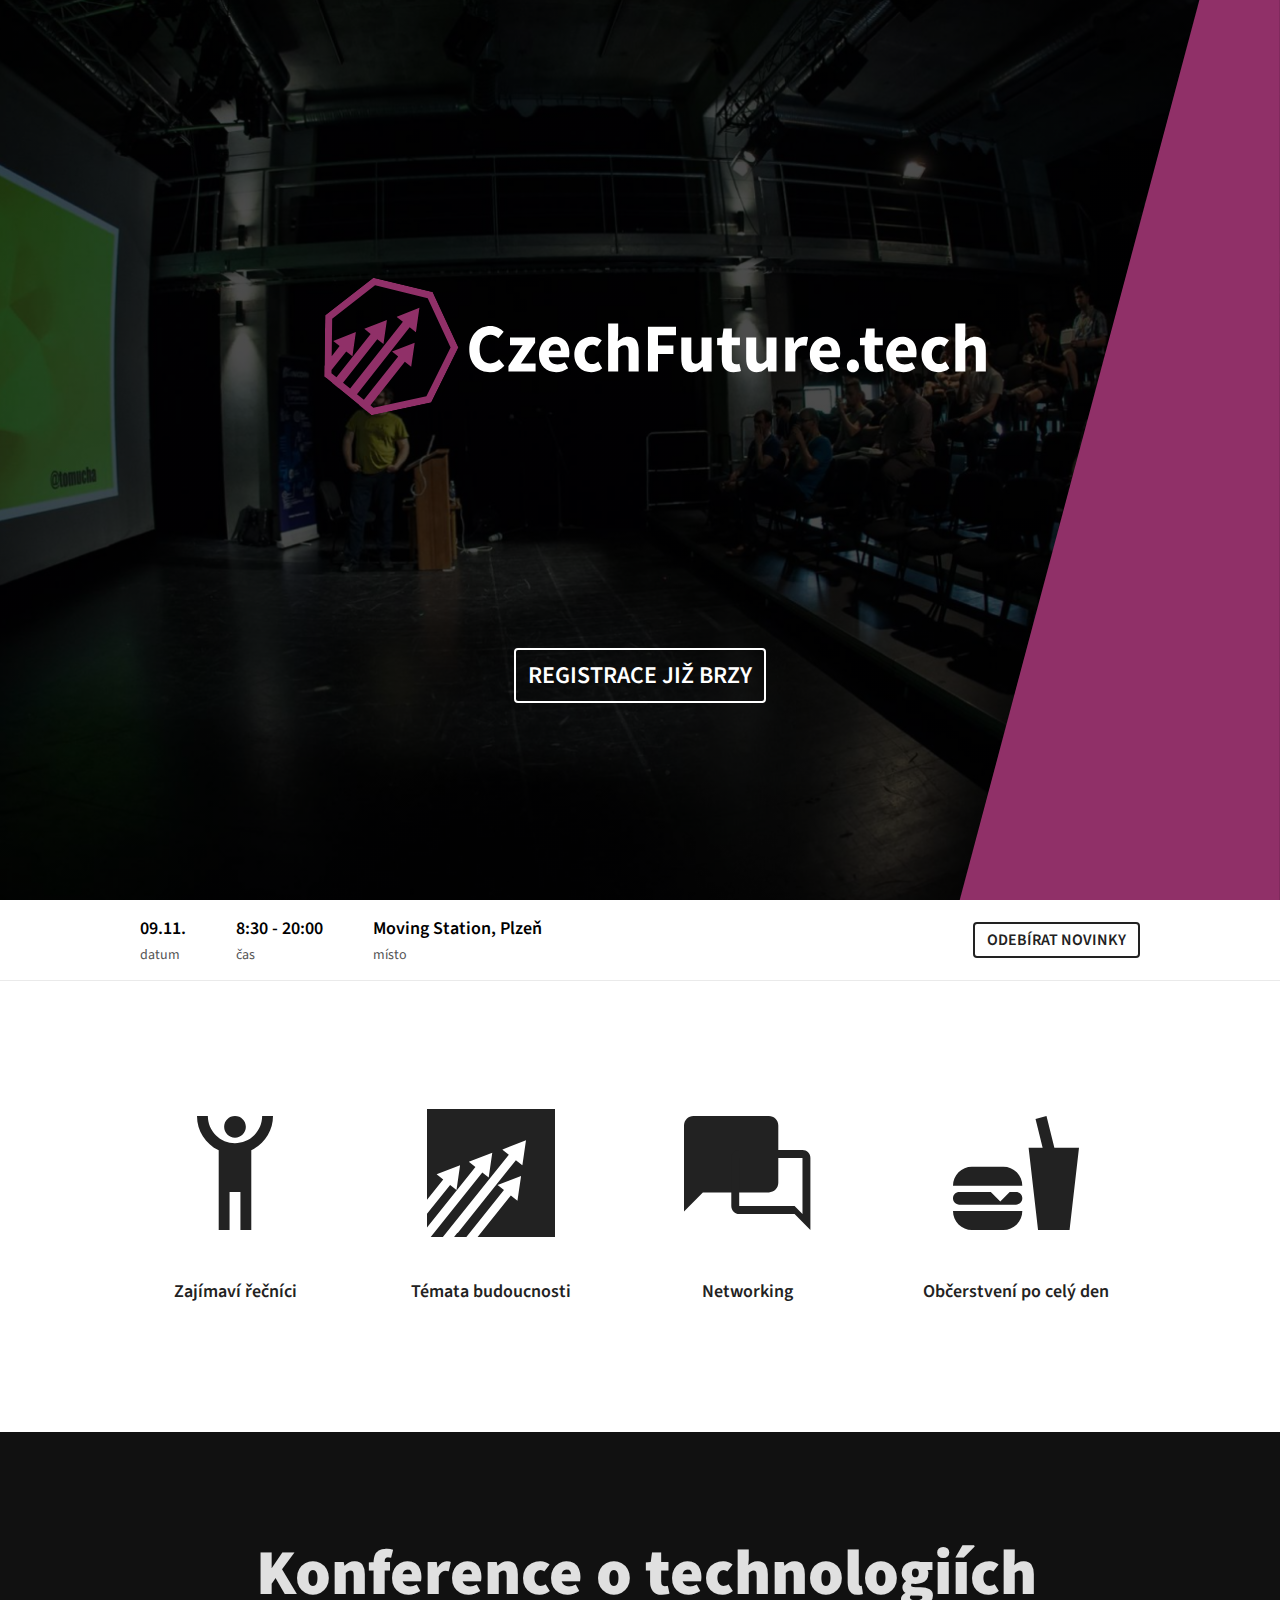
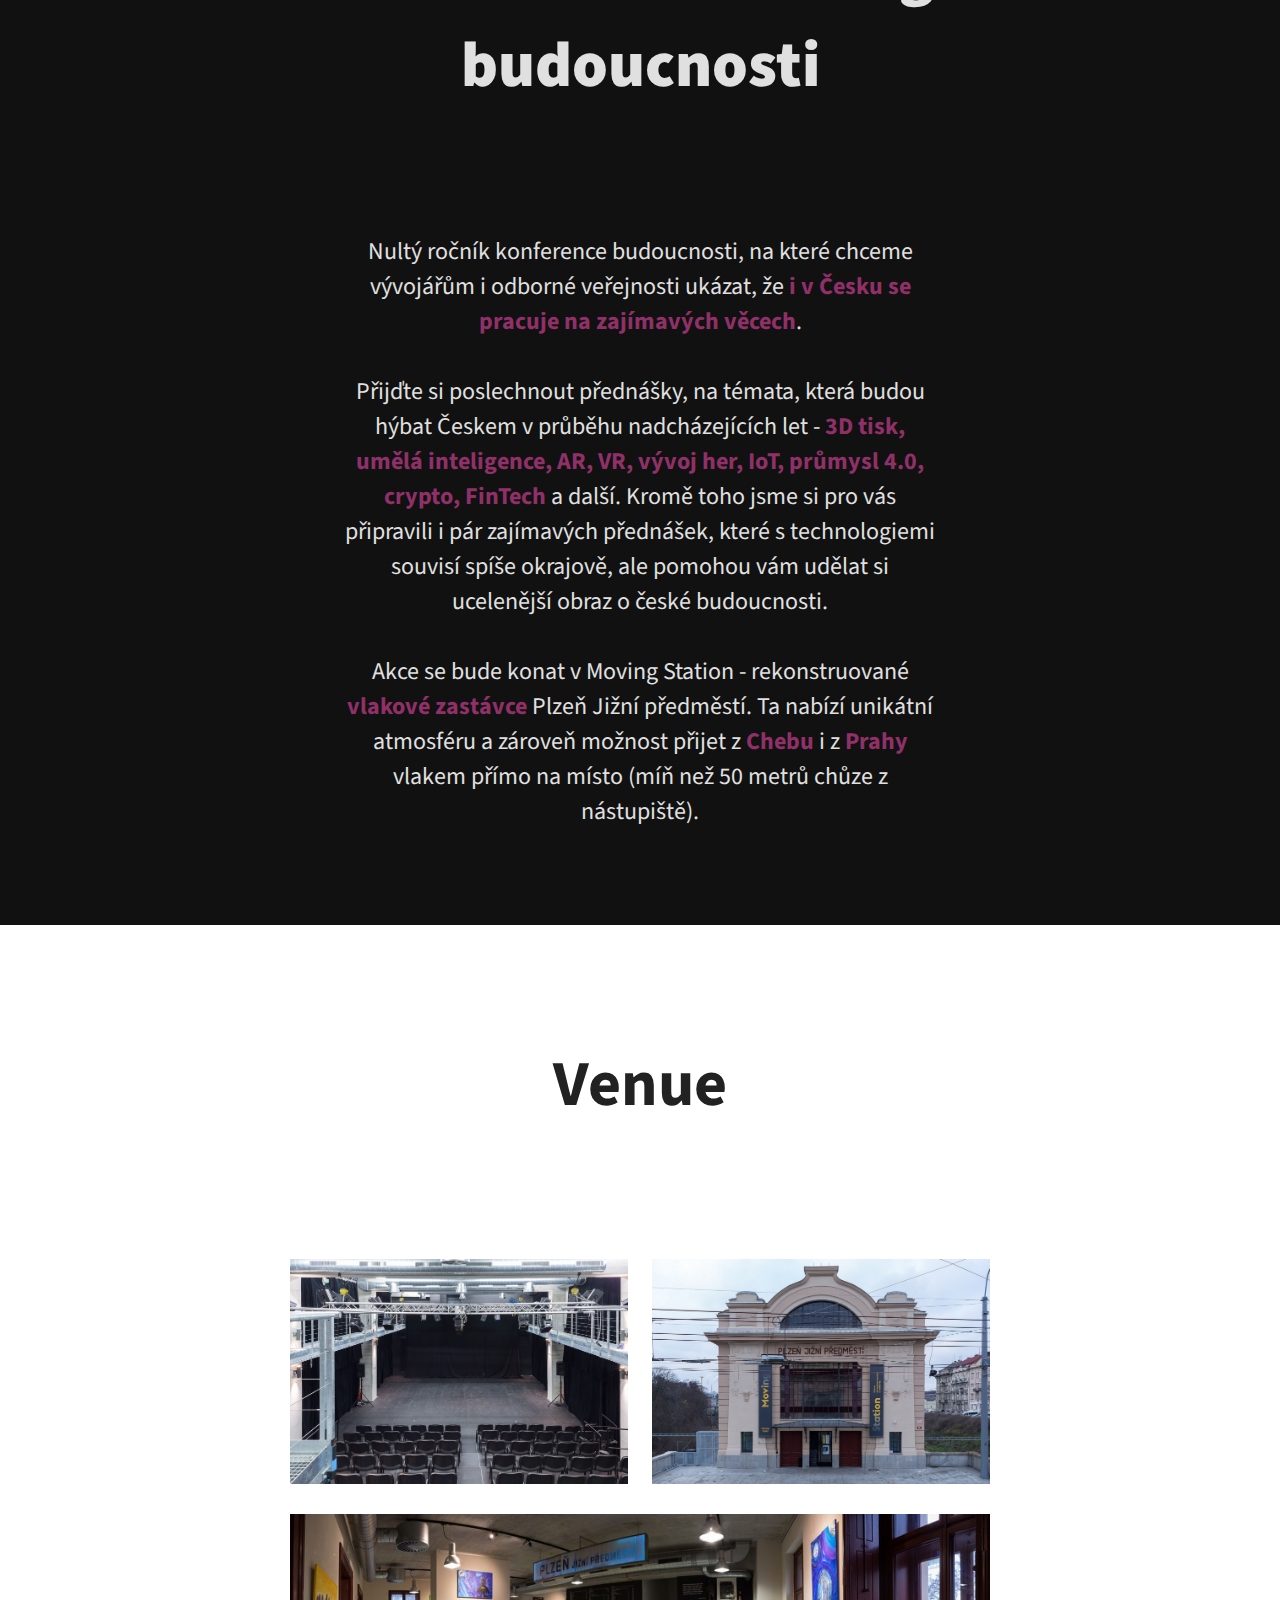
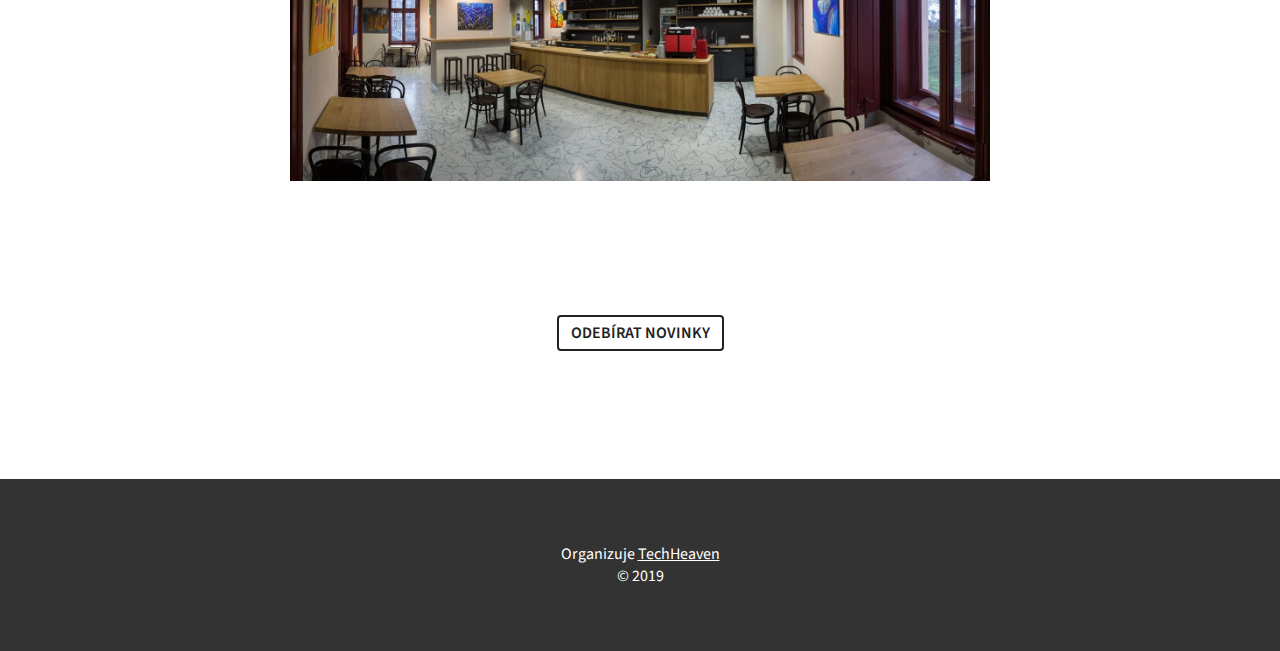
==== public/index.html @ 2af92153 "Move public files to `public` directory" ====
<!DOCTYPE html>
<html lang="en">
  <head>
    <!-- Global site tag (gtag.js) - Google Analytics -->
    <script async src="https://www.googletagmanager.com/gtag/js?id=UA-142857992-2"></script>
    <script>
      window.dataLayer = window.dataLayer || [];
      function gtag(){dataLayer.push(arguments);}
      gtag('js', new Date());

      gtag('config', 'UA-142857992-2');
    </script>
    <meta charset="UTF-8">
    <meta name="viewport" content="width=device-width, initial-scale=1.0">
    <link rel="stylesheet" href="styles.css?v=5">
    <link
        href="https://fonts.googleapis.com/css?family=Source+Sans+Pro:300,400|Zilla+Slab+Highlight:400,700&amp;subset=latin-ext"
        rel="stylesheet">
    <title>CzechFuture.tech - konference o technologiích budoucnosti</title>
  </head>
  <body>
    <div class="SectionsContainer">
      <div class="Section Section-cover">
        <div class="Section-cover-container">

          <img class="Cover" src="assets/event_logo.svg" alt="CzechFuture.tech">
        </div>
        <div class="Cover-green"></div>
        <div class="Section-cover-actions">
          <a class="Cover-button">Registrace již brzy</a>
          <!--<a class="Cover-button Cover-button&#45;&#45;tinted"
             href="https://docs.google.com/forms/d/e/1FAIpQLSe_StLbw9thUr5rC_rp36WQdTJDDAFa5lYjzbylM4ZYnxLTRg/viewform?usp=sf_link"
             target="_blank">chci přednášet</a>-->
        </div>
      </div>
      <div class="Section Section-info">
        <div class="Section-info-container">
          <div class="Info">
            <div class="Info-element">
              <div class="Info-element-value">
                09.11.
              </div>
              <div class="Info-element-name">
                datum
              </div>
            </div>
            <div class="Info-element">
              <div class="Info-element-value">
                8:30 - 20:00
              </div>
              <div class="Info-element-name">
                čas
              </div>
            </div>
            <div class="Info-element">
              <div class="Info-element-value">
                Moving Station, Plzeň
              </div>
              <div class="Info-element-name">
                místo
              </div>
            </div>
            <!--<div class="Info-element">
              <div class="Info-element-value">
                250 - 400 Kč
              </div>
              <div class="Info-element-name">
                vstupenky
              </div>
            </div>-->
          </div>
          <div class="Actions">
            <a class="Actions-button" href="https://mailchi.mp/fa78c0d2267e/czech-future-tech" target="_blank">
              Odebírat novinky
            </a>
          </div>
        </div>
      </div>
      <div class="Section Section-promo">
        <div class="Section-promo-container">
          <div class="Promo">
            <img class="Promo-icon" src="assets/icon/ic_speakers.svg" alt="SPEAKERS">
            <span class="Promo-title">Zajímaví řečníci</span>
          </div>
          <div class="Promo">
            <img class="Promo-icon" src="assets/icon/ic_substract.svg" alt="Téma budoucnosti">
            <span class="Promo-title">Témata budoucnosti</span>
          </div>
          <div class="Promo">
            <img class="Promo-icon" src="assets/icon/ic_networking.svg" alt="NETWORKING">
            <span class="Promo-title">Networking</span>
          </div>
          <div class="Promo">
            <img class="Promo-icon" src="assets/icon/ic_food.svg" alt="FOOD">
            <span class="Promo-title">Občerstvení po celý den</span>
          </div>
        </div>
      </div>
      <div class="Section Section-EventDescription">
        <div class="Section-EventDescription--container">
          <h1 class="EventDescription-title">
            &nbsp;Konference o technologiích budoucnosti
          </h1>
          <p class="EventDescription-value">
            <!--<b>1</b> sobota, <b>4</b> témata, <b>20</b> speakerů, <b>200</b> účastníků -<br>-->
            <!-- - tak to je vývojářský ráj.-->
            <br><br>
            Nultý ročník konference budoucnosti, na které chceme vývojářům i odborné veřejnosti ukázat, že <b>i v Česku se pracuje na zajímavých věcech</b>.
            <br><br>
            Přijďte si poslechnout přednášky, na témata, která budou hýbat Českem v průběhu nadcházejících let - <b>3D tisk, umělá inteligence, AR, VR, vývoj her, IoT, průmysl 4.0, crypto, FinTech </b> a další.
            Kromě toho jsme si pro vás připravili i pár zajímavých přednášek, které s technologiemi souvisí spíše okrajově, ale pomohou vám udělat si ucelenější obraz o české budoucnosti.
            <br><br>
            Akce se bude konat v Moving Station - rekonstruované <b>vlakové zastávce</b> Plzeň Jižní předměstí. Ta
            nabízí
            unikátní atmosféru a zároveň možnost přijet z <b>Chebu</b> i z <b>Prahy</b> vlakem přímo na místo (míň než
            50
            metrů chůze z nástupiště).
          </p>
        </div>
      </div>
      <div class="Section Section-main">
        <div class="Section-main-container">
          <div class="ContentColumn">

            <div class="ContentColumn-Section Venue">
              <h2>Venue</h2>
              <div class="Venue-Gallery">
                <div class="Venue-Gallery-Row">
                  <div class="ImageWrapper">
                    <img src="assets/gallery/venue_1.jpg" alt="venue 1">
                  </div>
                  <div class="ImageWrapper">
                    <img src="assets/gallery/venue_2.jpg" alt="venue 2">
                  </div>
                </div>
                <div class="ImageWrapper">
                  <img src="assets/gallery/venue_3.jpg" alt="venue 3">
                </div>
              </div>
            </div>


            <div class="ContentColumn-Section Socials">
              <a class="Actions-button" href="https://mailchi.mp/fa78c0d2267e/czech-future-tech" target="_blank">
                Odebírat novinky
              </a>
            </div>

            <div class="ContentColumn-Section Footer">
              <p>Organizuje <a href="https://techheaven.org">TechHeaven</a></p>
              <p>&copy; 2019</p>
            </div>

          </div>
        </div>
      </div>
    </div>
  </body>
</html>
---- public/styles.css ----
html, body {
    margin: 0;
    padding: 0;
    background-color: #fff;
    font-family: 'Source Sans Pro', sans-serif;
}

body {
    display: flex;
    flex-direction: column;
}

h1, h2, h3, h4, h5, h6, p {
    padding: 0;
    margin: 0;
}

.Header {
    height: 72px;
    background-color: #222222;
}

.SectionsContainer {
    display: flex;
    flex-direction: column;
    /*width: 100%;*/
    overflow: hidden;
}

.Section {
    display: flex;
    flex-direction: row;
    justify-content: center;
}

.Section-cover {
    display: flex;
    flex-direction: column;
    align-items: center;
    justify-content: center;
    height: 100vh;
    background: linear-gradient(
            rgba(0, 0, 0, .7),
            rgba(0, 0, 0, .7)
    ), url("assets/bg/feature_bg.png") no-repeat center center;
    background-size: cover;
}

.Section-cover-container {
    display: flex;
    flex-direction: column;
    align-items: center;
    justify-content: flex-end;
    flex: 1;

    width: 100%;
    max-width: 1000px;
}

.Section-cover-actions {
    display: flex;
    flex-direction: row;
    align-items: center;
    justify-content: center;
    flex: 1;
    position: relative;
    z-index: 1000;
}

.Section-cover-actions > :not(:last-child) {
    margin: 0 16px 0 0;
}

.Cover {
    display: block;
    width: 70%;
}

.Cover-button {
    display: block;
    padding: 8px 12px;
    border: 2px solid #fff;
    color: #fff;
    text-transform: uppercase;
    border-radius: 4px;
    font-weight: 600;
    font-size: 24px;
    cursor: pointer;
    user-select: none;
    text-decoration: none;
}

.Cover-button--tinted {
    color: #903068;
    border-color: #903068;
}

.Cover-green {
    display: block;
    height: 100%;
    width: 100%;
    position: absolute;
    top: 0;
    right: 0;
    background: url('assets/bg/green_cover.svg') no-repeat right center;
    background-size: contain;
}

.Section-info {
    display: flex;
    flex-direction: row;
    align-items: center;

    min-height: 80px;
    border-bottom: 1px solid #eaeaea;

    color: #333333;
}

.Section-info-container {
    display: flex;
    flex-direction: row;
    align-items: center;
    justify-content: start;

    max-width: 1000px;
    width: 100%;
}

.Info {
    display: flex;
    flex-direction: row;
    justify-content: start;
    flex-wrap: wrap;

    flex: 1;

    color: #000;
}

.Info-element {
    flex-direction: column;
    justify-content: start;
    align-items: start;
}

.Info-element:not(:last-child) {
    margin-right: 50px;
}

.Info-element-value {
    font-size: 18px;
    font-weight: 600;
}

.Info-element-name {
    margin-top: 4px;

    font-size: 14px;
    color: #555;
}

.Actions {
    display: flex;
    flex-direction: row;
    justify-content: end;
}

.Actions-button {
    display: block;

    border: 2px solid #222;
    border-radius: 4px;
    padding: 8px 12px;
    cursor: pointer;
    user-select: none;

    color: #222;
    font-size: 16px;
    font-style: normal;
    font-weight: 600;
    line-height: 16px;
    text-transform: uppercase;
    text-decoration: none;
}

.Section-promo {
    display: flex;
    flex-direction: row;
    justify-content: center;
}

.Section-promo-container {
    display: flex;
    flex-direction: row;
    align-items: center;
    padding: 128px 0;
}

.Section-promo-container > :not(:last-child) {
    margin: 0 112px 0 0;
}

.Promo {
    display: flex;
    flex-direction: column;
    align-items: center;
    color: #222;
}

.Promo-icon {
    width: 128px;
    height: 128px;
}

.Promo-title {
    font-weight: 600;
    font-size: 18px;
    margin-top: 42px;
    display: block;
}

.Section-EventDescription {
    display: flex;
    flex-direction: row;
    justify-content: center;
    background-color: #111;
    color: #e0e0e0;
}

.Section-EventDescription--container {
    display: flex;
    flex-direction: column;
    max-width: 1000px;
    align-items: center;
    margin: 96px 0;
}

.EventDescription-title {
    font-family: 'Source Sans Pro', sans-serif;
    font-size: 64px;
    text-align: center;
    font-weight: 900;
    margin-bottom: 52px;
}

.EventDescription-value > b {
    color: #903068;
}

.Section-main {
    display: flex;
    flex-direction: row;
    justify-content: center;
    margin: 72px 0 0 0;
}

.Section-main-container {
    display: flex;

    flex: 0 0 100%;

    flex-direction: row;
    flex-wrap: nowrap;
    align-items: center;
}

.ContentColumn {
    display: flex;
    flex-direction: column;

    flex-basis: 0;
    flex-grow: 1;
    flex-shrink: 1;

    align-items: center;
}

.ContentColumn:first-child {
    margin-top: 42px;
}

.ContentColumn-Section {
    max-width: 1000px;

    display: flex;
    flex-direction: column;
    margin: 0 24px;

    flex: 1;
}

.ContentColumn-Section > h2 {
    font-family: 'Source Sans Pro', sans-serif;
    font-size: 64px;
    color: #222;
}

.Venue {
    align-items: center;
    max-width: 700px;
    overflow: hidden;
    margin-bottom: 128px;
}

.Venue-Gallery {
    display: flex;
    flex-direction: column;
    align-items: center;
    margin-top: 128px;
}

.Venue-Gallery > *:not(:last-child) {
    margin-bottom: 24px;
}

.Venue-Gallery .ImageWrapper {
    width: 100%;
}

.Venue-Gallery .ImageWrapper > img {
    width: 100%;
}

.Venue-Gallery-Row {
    display: flex;
    flex-direction: row;
}

.Venue-Gallery-Row > .ImageWrapper:not(:last-child) {
    margin: 0 24px 0 0;
}

.Socials {
    flex-direction: row;
    margin-bottom: 128px;
    justify-content: center;
}

.Socials > *:not(:last-child) {
    margin-right: 24px;
}

.ContentColumn-Divider {
    height: 1px;
    background-color: #eaeaea;
    margin: 24px 0;
}

.EventDescription {
    flex-direction: column;
    margin: 32px 24px 98px 24px;
    align-items: center;
}

.EventDescription-value {
    text-align: center;
    max-width: 600px;
    font-size: 24px;
}

.ContentColumn-Section-title {
    font-size: 18px;
    margin: 0 0 12px 0;
}

.Speakers {
    align-items: center;
    max-width: 900px;
    overflow: hidden;
    margin-bottom: 128px;
    flex-direction: column;
}

.Speakers-Grid {
    margin: 64px 0 0 0;
    display: flex;
    flex-direction: row;
    flex-wrap: wrap;
    justify-content: center;
}

.Speakers-Grid > * {
    margin: 48px 52px 0 52px;
}

.Speaker {
    display: flex;
    flex-direction: column;
    align-items: center;
}

.Speaker-img {
    width: 128px;
    height: 128px;
    border-radius: 64px;
    background-color: #eaeaea;

    overflow: hidden;
}

.Speaker-name {
    font-size: 24px;
    text-align: center;
    margin-top: 24px;
    color: #222;
}

.Speaker-topic {
    font-size: 16px;
    text-transform: uppercase;
    text-align: center;
    margin-top: 8px;
    color: #222;
    font-weight: 700;
}

.Speaker-company {
    display: flex;
    flex-direction: row;
    align-items: center;
    justify-content: center;
}

.Speaker-company-logo {
    width: 24px;
    height: 24px;

    overflow: hidden;
}

.Speaker-company-name {
    font-size: 14px;
    text-transform: uppercase;
    color: #555;
}

/*
.Schedule-column {
    display: flex;
    flex-direction: column;
    flex: 1 0 0;
    margin: 0 0 0 42px;
}

.Schedule-column:last-child {
    margin: 0 42px 0 42px;
}

.Schedule-column > :not(:first-child) {
    margin: 24px 0 0 0;
}

.Schedule-room {
    border: 2px solid #000000;
    border-radius: 5px;

    display: block;

    padding: 8px 12px;
    cursor: pointer;
    user-select: none;

    color: #000000;
    font-size: 18px;
    font-style: normal;
    font-weight: 600;
    line-height: 16px;
}

.Schedule-room-green {
    border-color: #219653;
    color: #219653;
}

.Schedule-room-purple {
    border-color: #9B51E0;
    color: #9B51E0;
}*/

/*.SideColumn {
    display: flex;
    flex-direction: column;

    flex-shrink: 0;
    flex-grow: 0;
    flex-basis: 300px;
}

.Timetable-buttons {
    display: flex;
    flex-direction: row;
}

.Timetable-buttons > :not(:first-child) {
    margin-left: 8px;
}

.Timetable-button {
    border-radius: 8px;
    color: #fff;
    text-transform: uppercase;
    font-size: 12px;
    line-height: 12px;
    padding: 2px 8px;
    margin: 8px 0 8px 14px;
}

.Timetable-button-ai {
    background-color: #F2994A;
}

.Timetable-button-startup {
    background-color: #219653;
}

.Timetable-button-tens {
    background-color: #EB5757;
}

.Schedule-item {
    border: 1px solid #EAEAEA;
}

.Schedule-item-title {
    font-weight: 600;
    font-size: 18px;
    margin: 14px;
}

.Schedule-item-speaker {
    font-size: 14px;
    text-transform: uppercase;
    margin: 0 0 0 14px;
}*/

.Footer {
    align-items: center;
    padding: 64px 0;
    background-color: #333;
    align-self: stretch;
    margin: 0;
    color: #fff;
    width: auto;
    max-width: none;
}

.Footer a {
    color: #fff;
}

.Tickets {
    display: flex;
    flex-direction: column;
    align-items: center;
    justify-content: center;
    margin-bottom: 128px;
}

.Tickets h3 {
    margin: 42px 0 0 0;
}

.Tickets-Grid {
    display: flex;
    flex-direction: row;
    margin-top: 32px;
}

.Tickets-Grid > :not(:last-child) {
    margin: 0 32px 0 0;
}

.Ticket {
    display: flex;
    flex-direction: column;
    padding: 16px;
    box-sizing: border-box;
    width: 240px;
    height: 132px;
    align-items: center;
    justify-content: center;
    text-align: center;
    cursor: pointer;
    color: #333;
    text-decoration: none;
    background: url("assets/icon/ticket.svg") no-repeat center;
    background-size: cover;
}

.Ticket-Price {
    font-size: 38px;
    font-weight: 600;
}

.Schedule {
    align-items: center;
    justify-content: center;
    margin-bottom: 128px;
}

.Schedule-grid {
    margin: 64px 0;

    display: flex;
    flex-direction: column;
}

.Schedule-item {
    display: flex;
    flex-direction: column;
    max-width: 500px;
    margin: 32px 24px 0 24px;
}

.Schedule-item:first-child {
    margin: 0 24px 0 24px
}

.Schedule-item-time {
    font-size: 42px;
    font-weight: 300;
    color: #555;
}

.Schedule-item-title {
    font-size: 20px;
    text-transform: uppercase;
    color: #222222;
    font-weight: 600;
}

.Schedule-item-speaker {
    font-size: 20px;
    font-weight: 400;
    margin: 4px 0 0 0;
    color: #222;
}

.Schedule-item-desc {
    font-size: 16px;
    margin: 4px 0 0 0;
    color: #555;
}

@media (max-width: 600px) {

    .Section-cover-actions {
        flex-direction: column;
    }

    .Section-cover-actions > :not(:last-child) {
        margin: 0 0 16px 0;
    }

    .Cover {
        width: 90%;
    }

    .Cover-green {
        display: none;
    }

    .Section-info-container {
        padding: 24px;
        align-items: center;
        flex-direction: column;
    }

    .Section-info-container > *:not(:last-child) {
        margin-bottom: 8px;
    }

    .Info {
        flex-direction: column;
        justify-content: center;
        align-items: center;
    }

    .Info-element {
        align-items: center;
        text-align: center;
    }

    .Info-element:not(:last-child) {
        margin: 0 0 16px 0;
    }

    .Section-promo-container {
        flex-direction: column;
        justify-content: center;
        align-items: center;
        padding: 64px 0;
    }

    .Section-promo-container > :not(:last-child) {
        margin: 0 0 64px 0;
    }

    .Promo-icon {
        width: 64px;
        height: 64px;
    }

    .Section-EventDescription {
        padding: 0 32px;
    }

    .EventDescription-title {
        font-size: 42px;
    }

    .EventDescription-value {
        font-size: 20px;
    }

    .Info-element {
        margin: 0 0 16px 0;
    }

    .Socials {
        flex-direction: column;
        align-items: center;
    }

    .Socials > *:not(:last-child) {
        margin: 0 0 24px 0;
    }

    .Speakers-Grid {
        flex-direction: column;
        flex-wrap: nowrap;
    }

    .Speakers-Grid > * {
        margin: 0 0 52px 0;
    }

    .Tickets-Grid {
        margin-top: 42px;
        flex-direction: column;
    }

    .Tickets-Grid > :not(:last-child) {
        margin: 0 0 42px 0;
    }

}
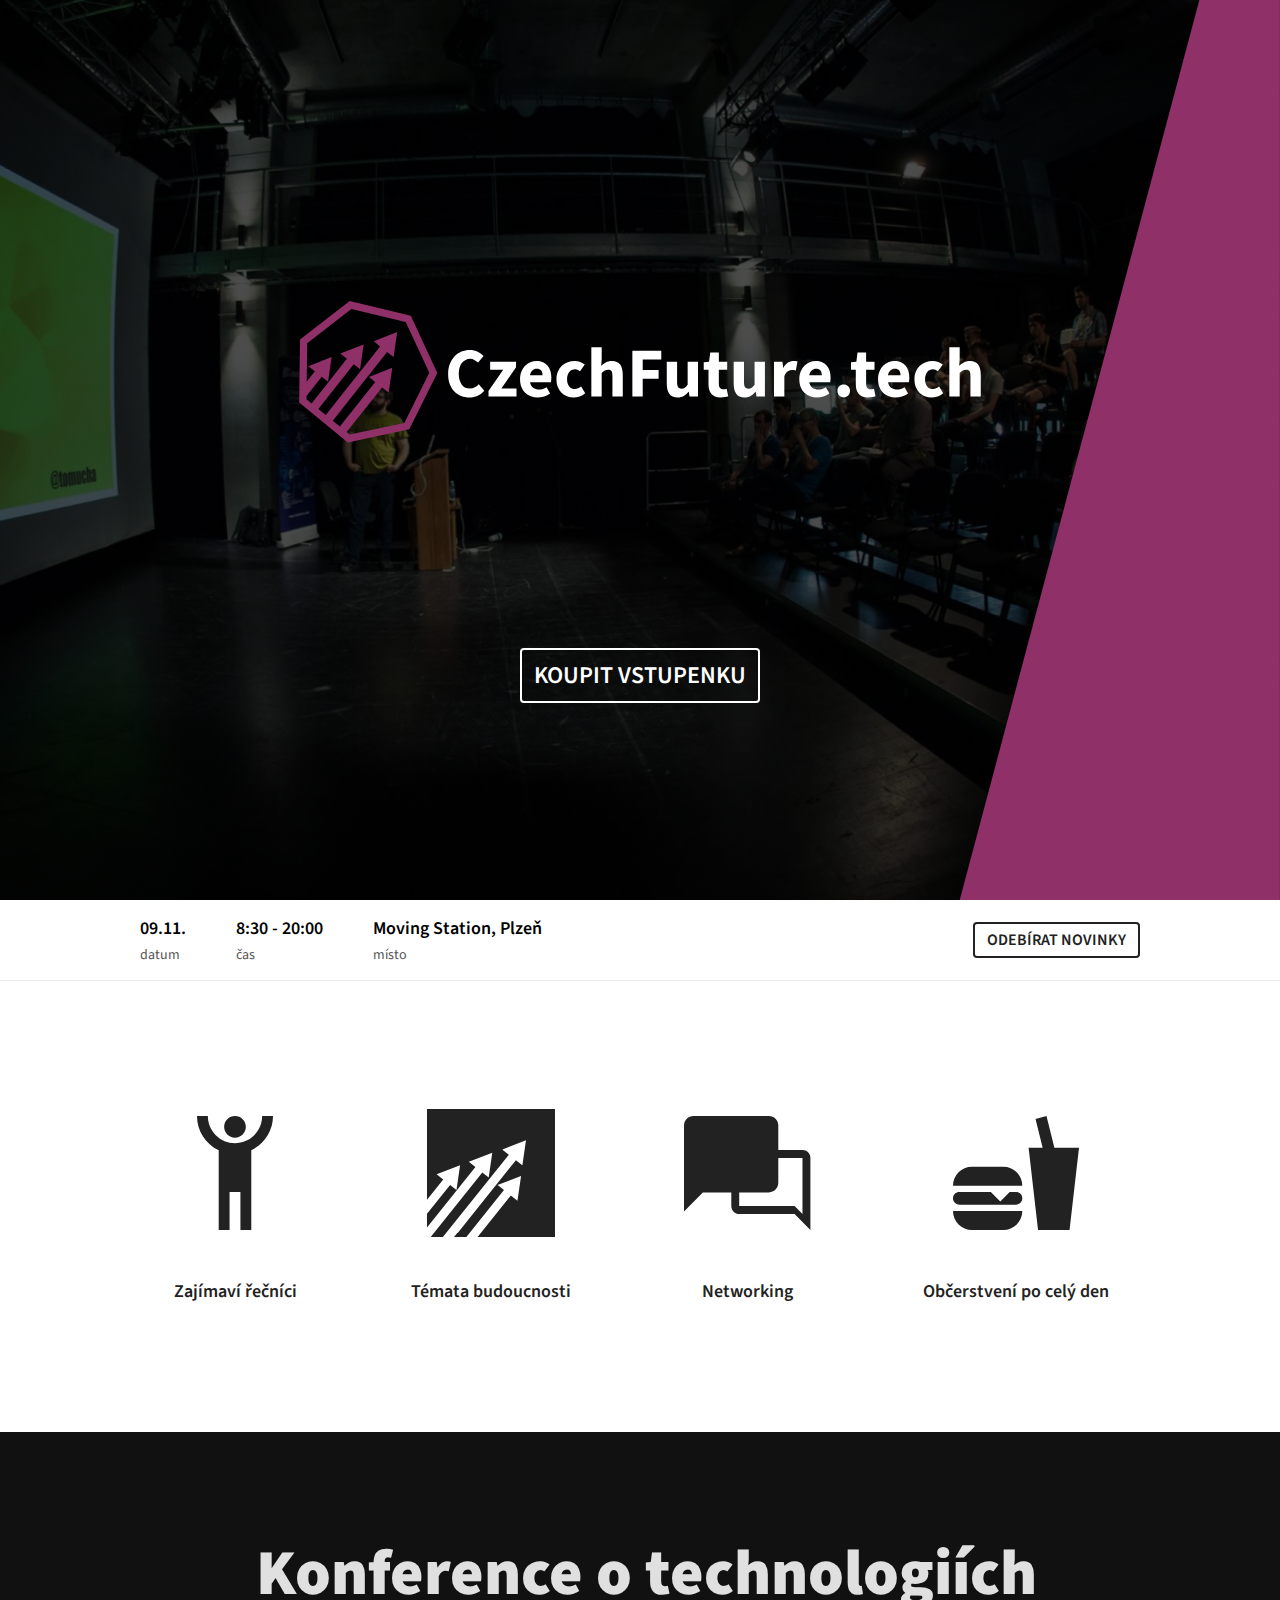
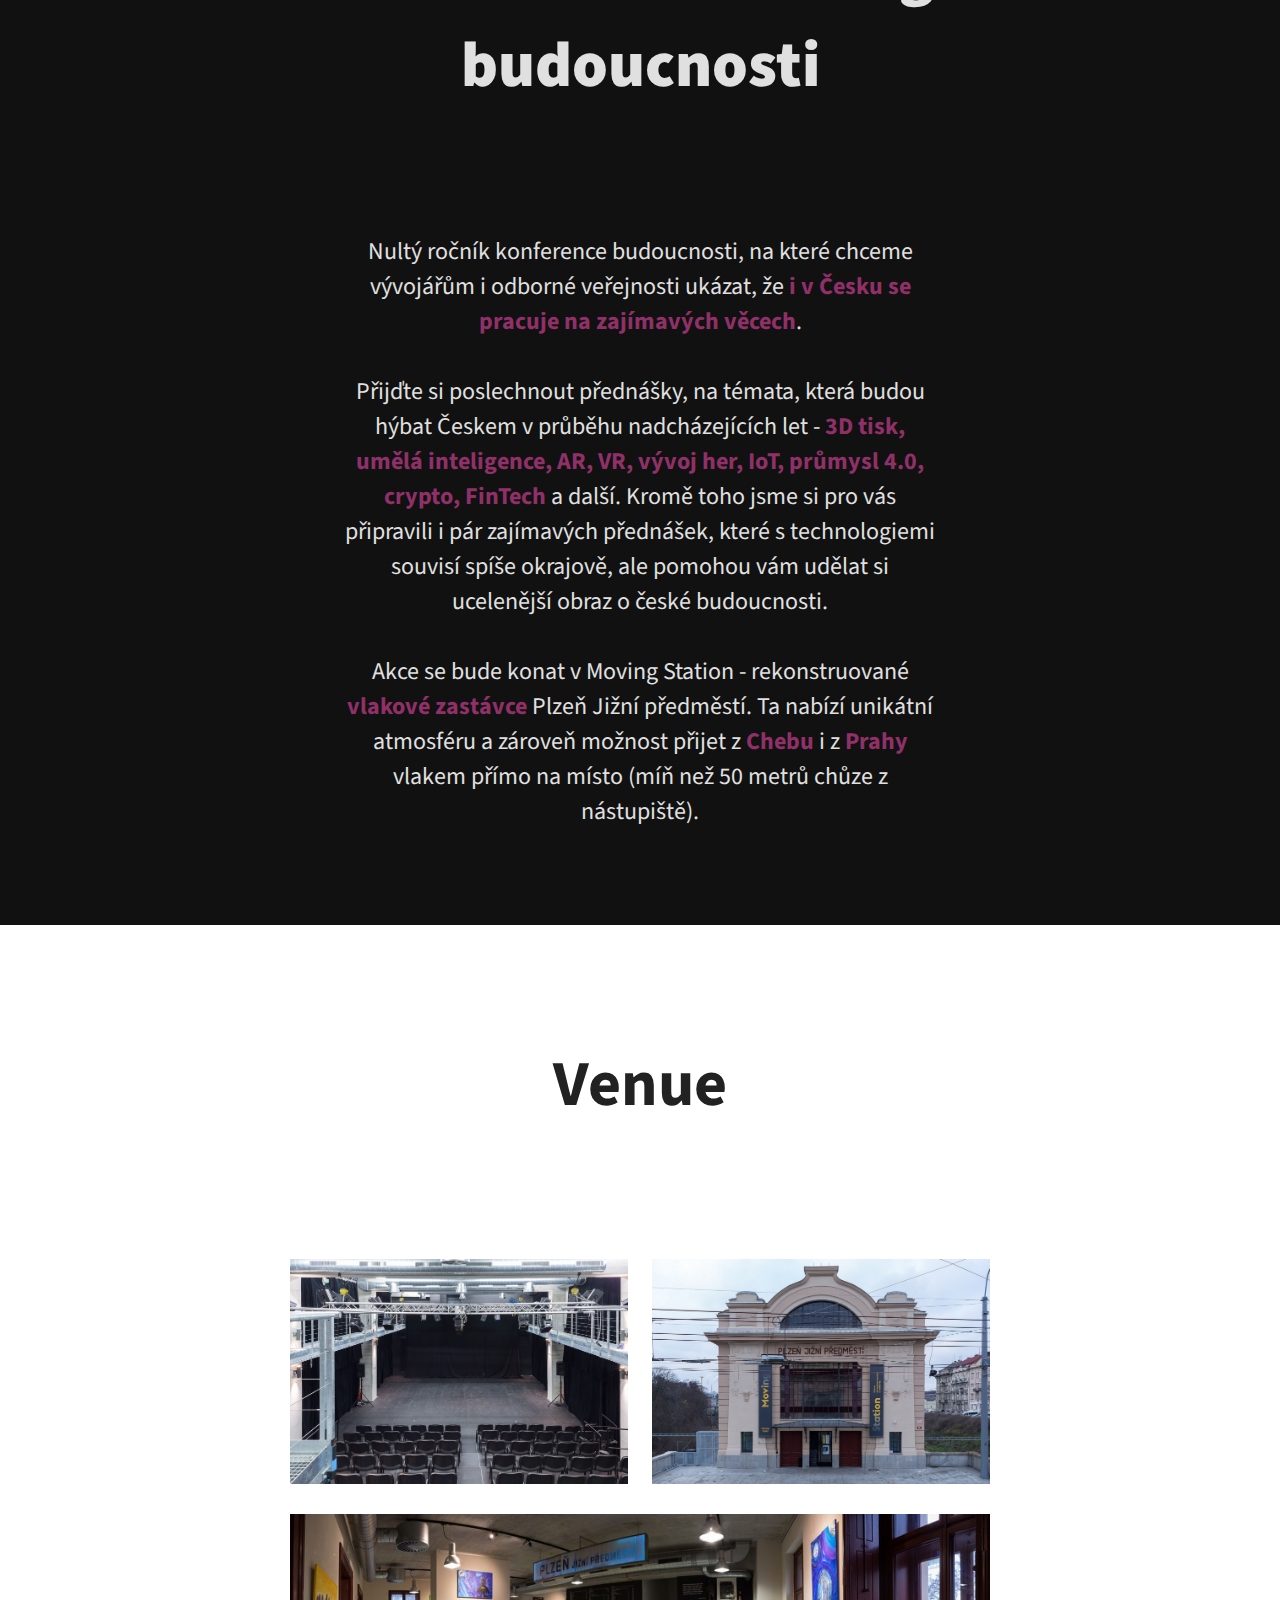
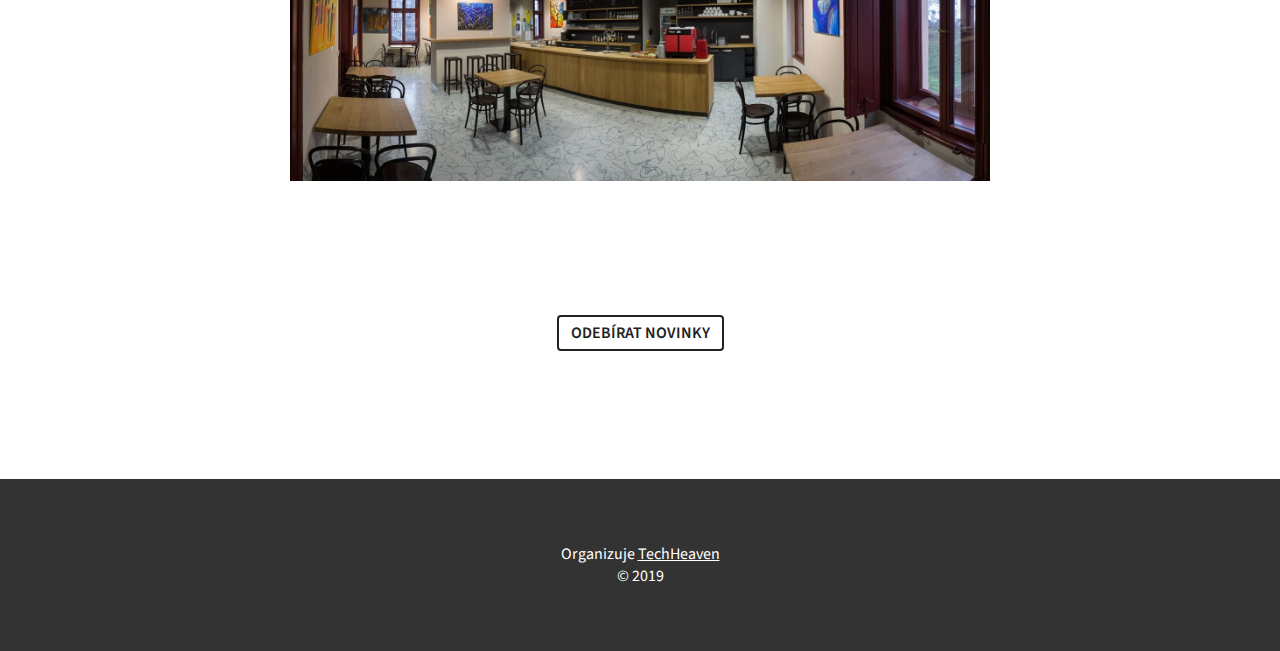
==== commit a45ad809: "Tickets button link" ====
--- a/public/index.html
+++ b/public/index.html
@@ -27,7 +27,7 @@
         </div>
         <div class="Cover-green"></div>
         <div class="Section-cover-actions">
-          <a class="Cover-button">Registrace již brzy</a>
+          <a class="Cover-button" href="https://goout.net/cs/listky/czechfuture-tech-2019/yrif/?fbclid=IwAR3vYLAn1205_sJ0l7wRX8GIo_6GJHxka6a016s7hKNoc2jEVZC-ro-BC4Y">Koupit vstupenku</a>
           <!--<a class="Cover-button Cover-button&#45;&#45;tinted"
              href="https://docs.google.com/forms/d/e/1FAIpQLSe_StLbw9thUr5rC_rp36WQdTJDDAFa5lYjzbylM4ZYnxLTRg/viewform?usp=sf_link"
              target="_blank">chci přednášet</a>-->
@@ -118,6 +118,7 @@
           </p>
         </div>
       </div>
+      
       <div class="Section Section-main">
         <div class="Section-main-container">
           <div class="ContentColumn">
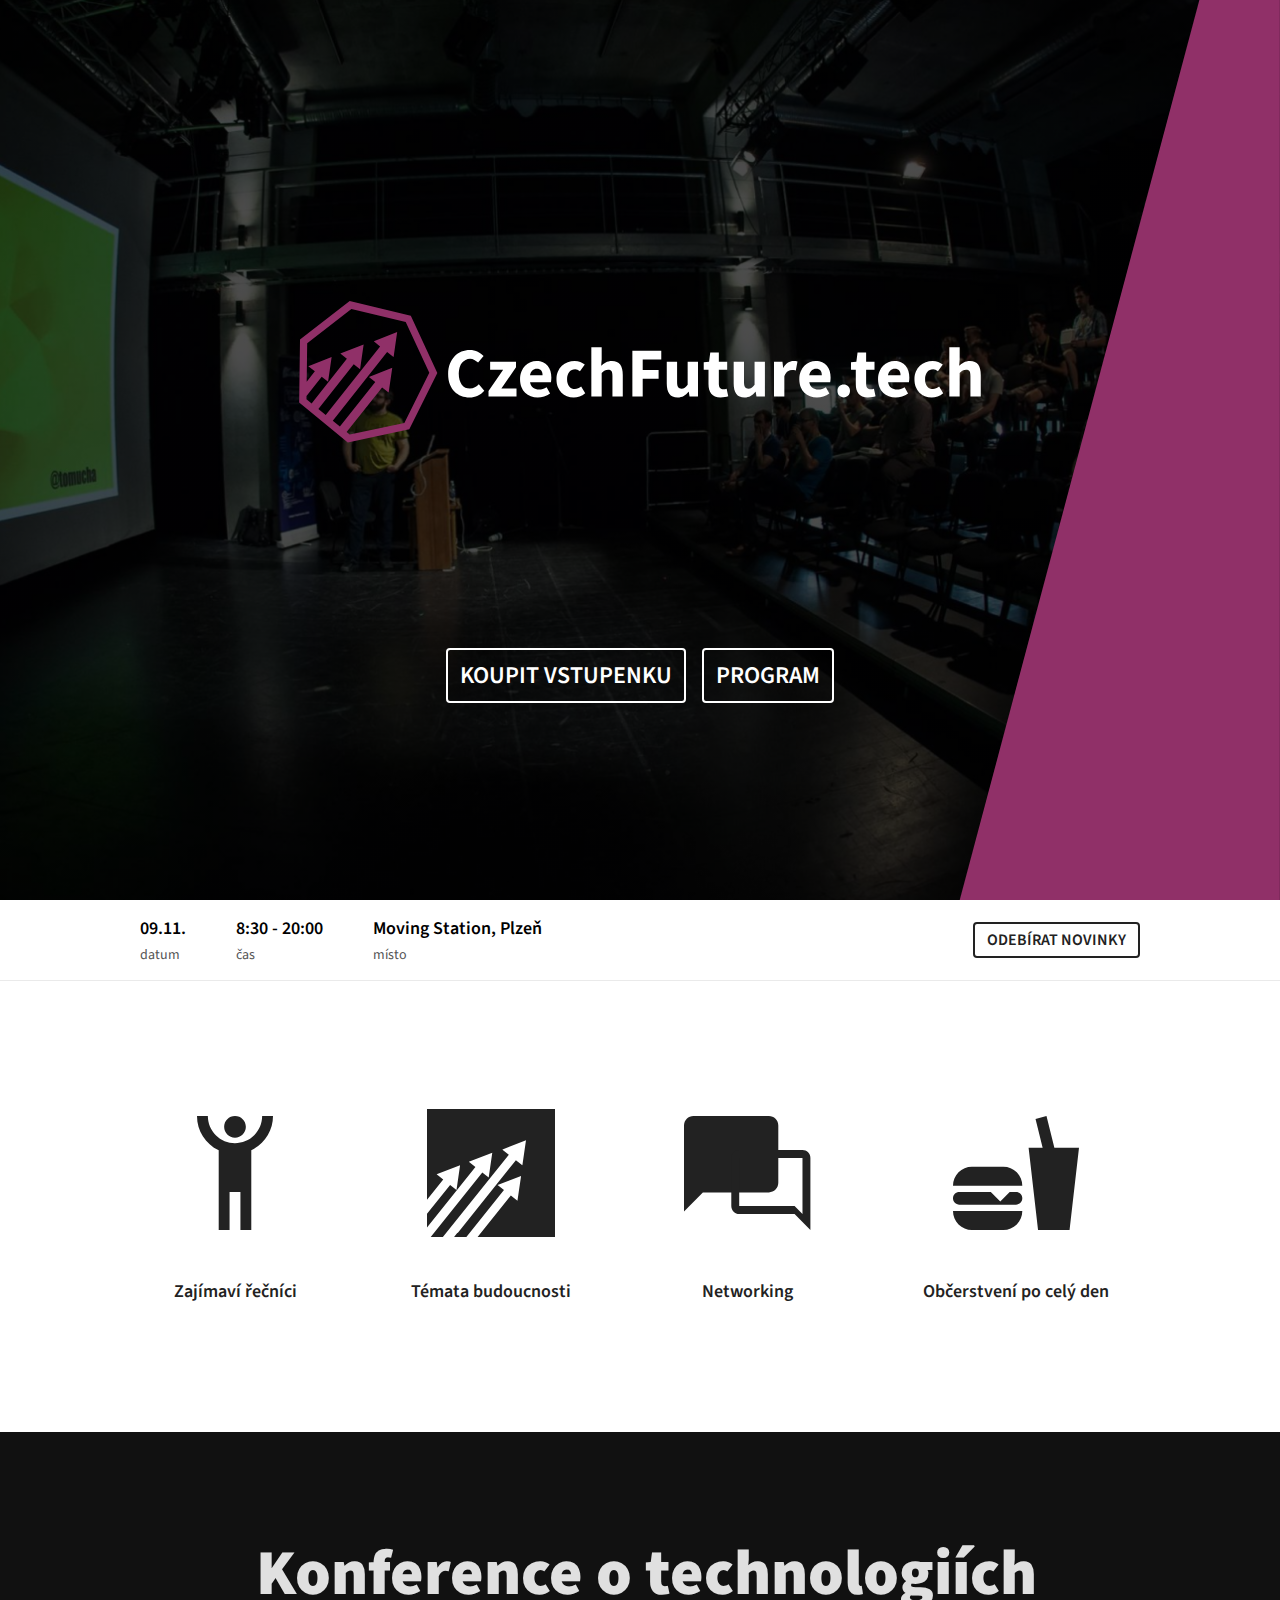
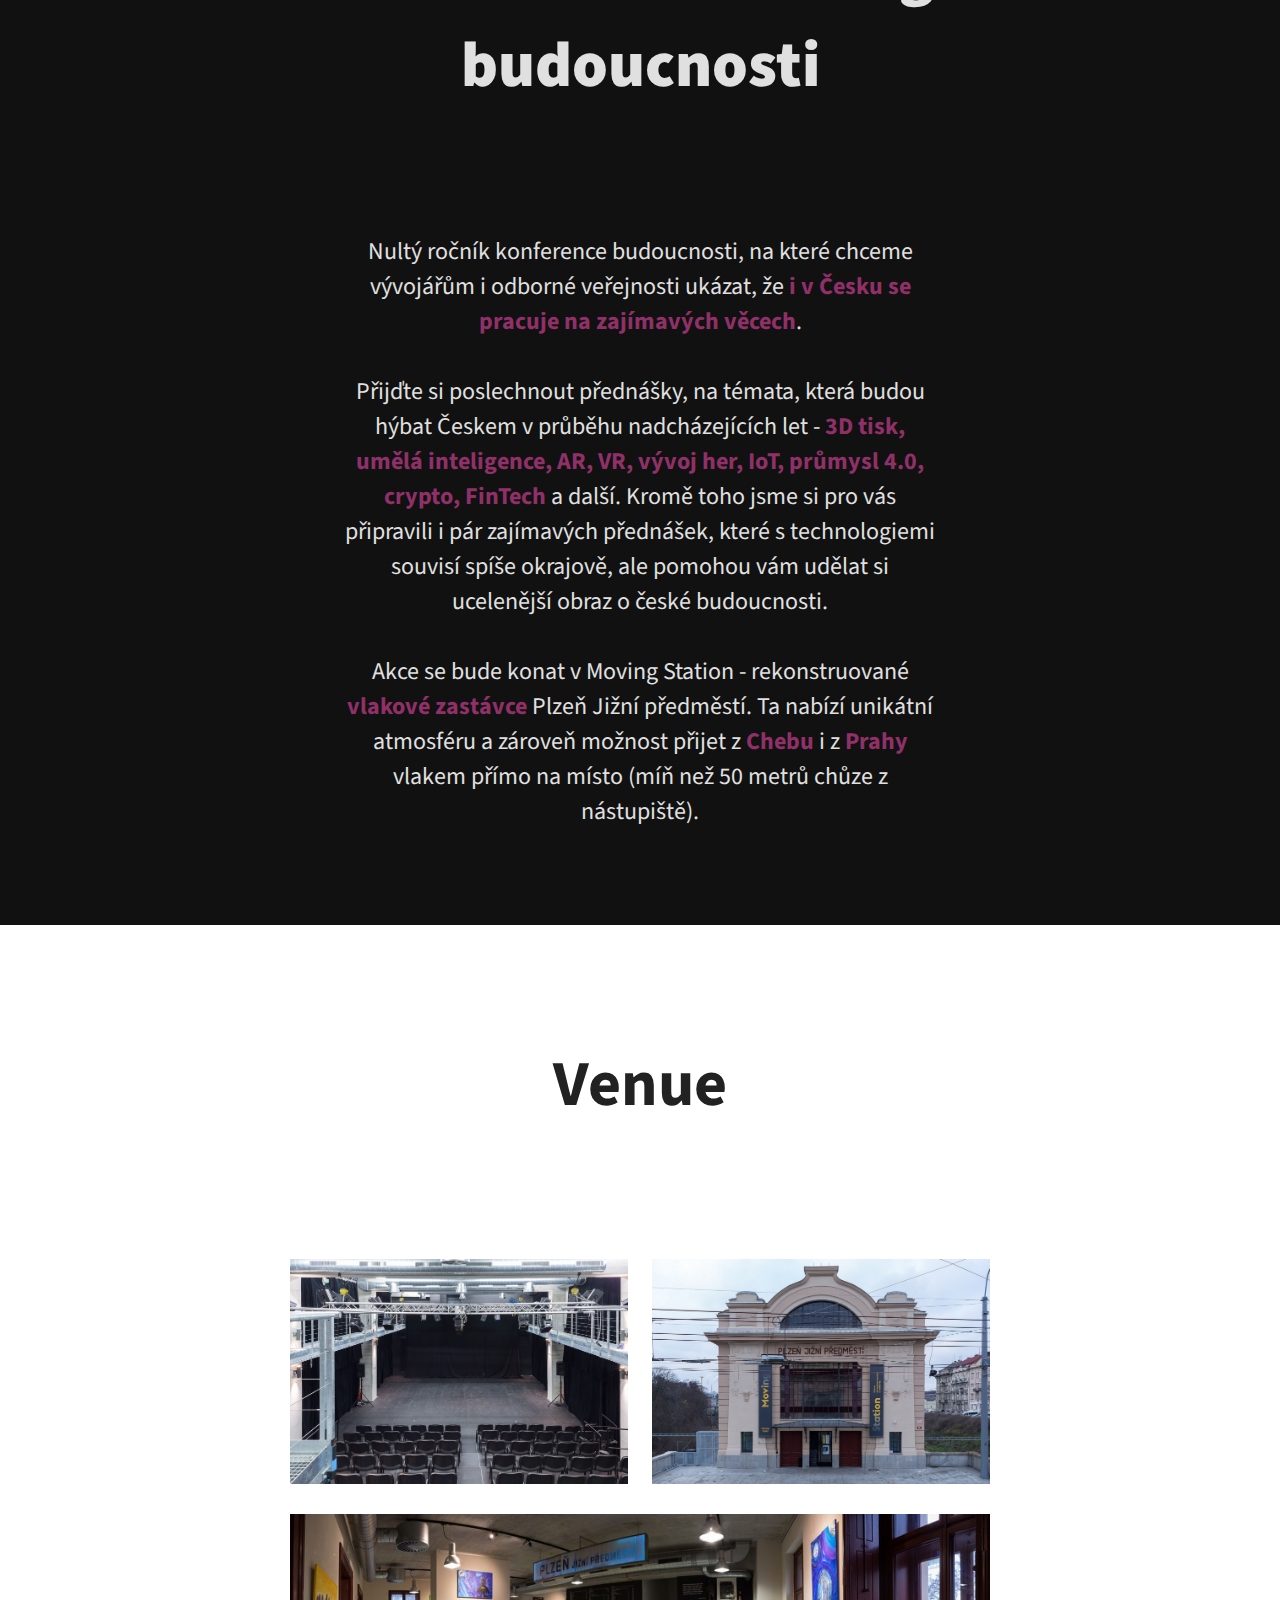
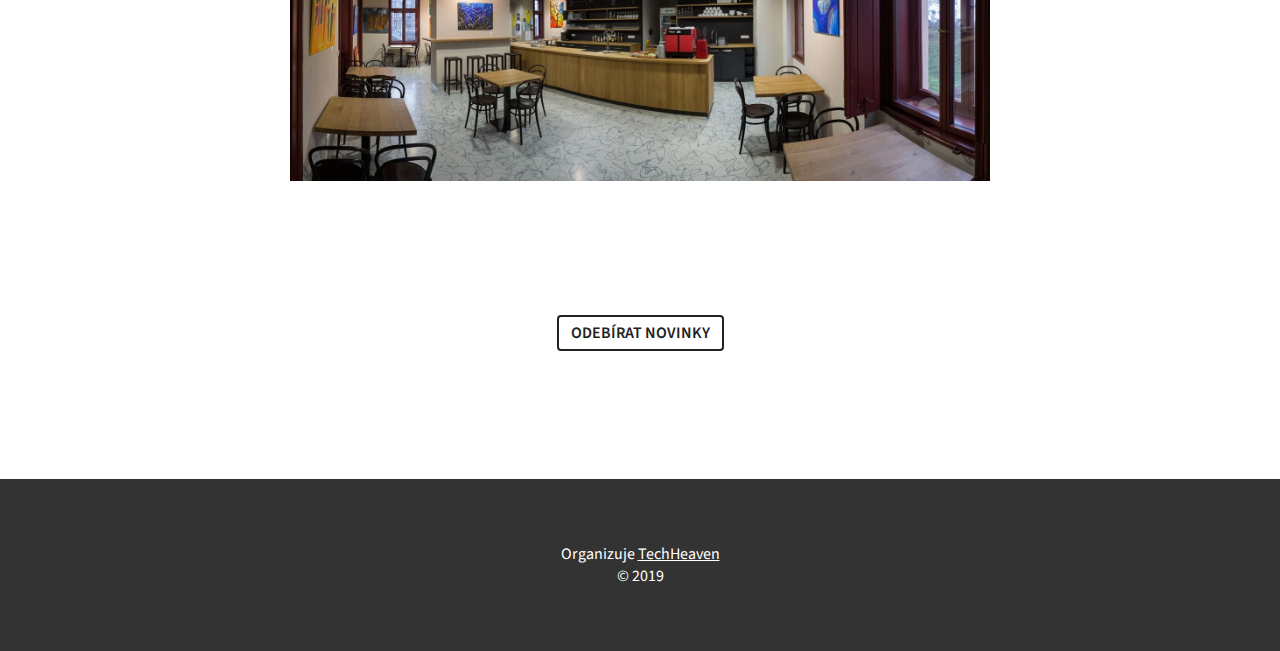
==== commit 4f23655a: "Add program" ====
--- a/public/index.html
+++ b/public/index.html
@@ -27,7 +27,8 @@
         </div>
         <div class="Cover-green"></div>
         <div class="Section-cover-actions">
-          <a class="Cover-button" href="https://goout.net/cs/listky/czechfuture-tech-2019/yrif/?fbclid=IwAR3vYLAn1205_sJ0l7wRX8GIo_6GJHxka6a016s7hKNoc2jEVZC-ro-BC4Y">Koupit vstupenku</a>
+          <a class="Cover-button" href="https://goout.net/cs/listky/czechfuture-tech-2019/yrif/">Koupit vstupenku</a>
+          <a class="Cover-button" href="assets/program.png">Program</a>
           <!--<a class="Cover-button Cover-button&#45;&#45;tinted"
              href="https://docs.google.com/forms/d/e/1FAIpQLSe_StLbw9thUr5rC_rp36WQdTJDDAFa5lYjzbylM4ZYnxLTRg/viewform?usp=sf_link"
              target="_blank">chci přednášet</a>-->
@@ -118,7 +119,7 @@
           </p>
         </div>
       </div>
-      
+
       <div class="Section Section-main">
         <div class="Section-main-container">
           <div class="ContentColumn">
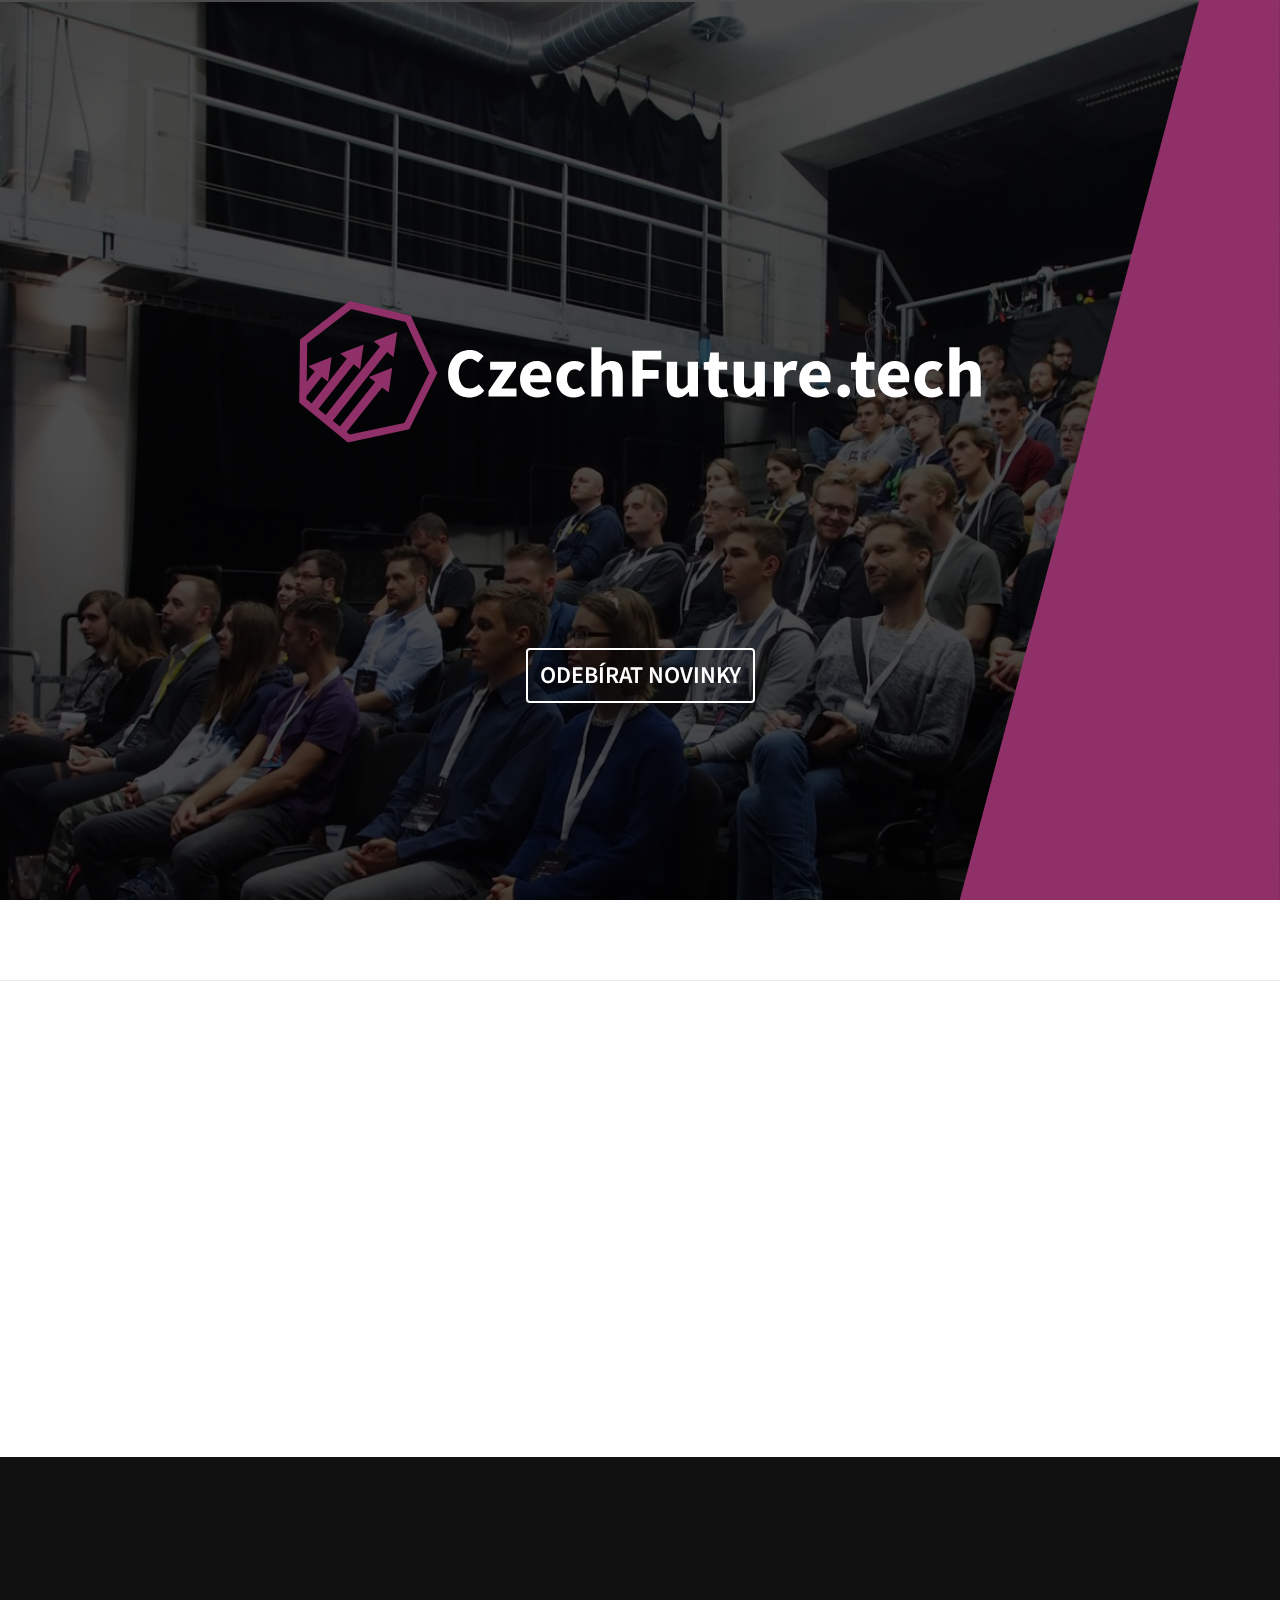
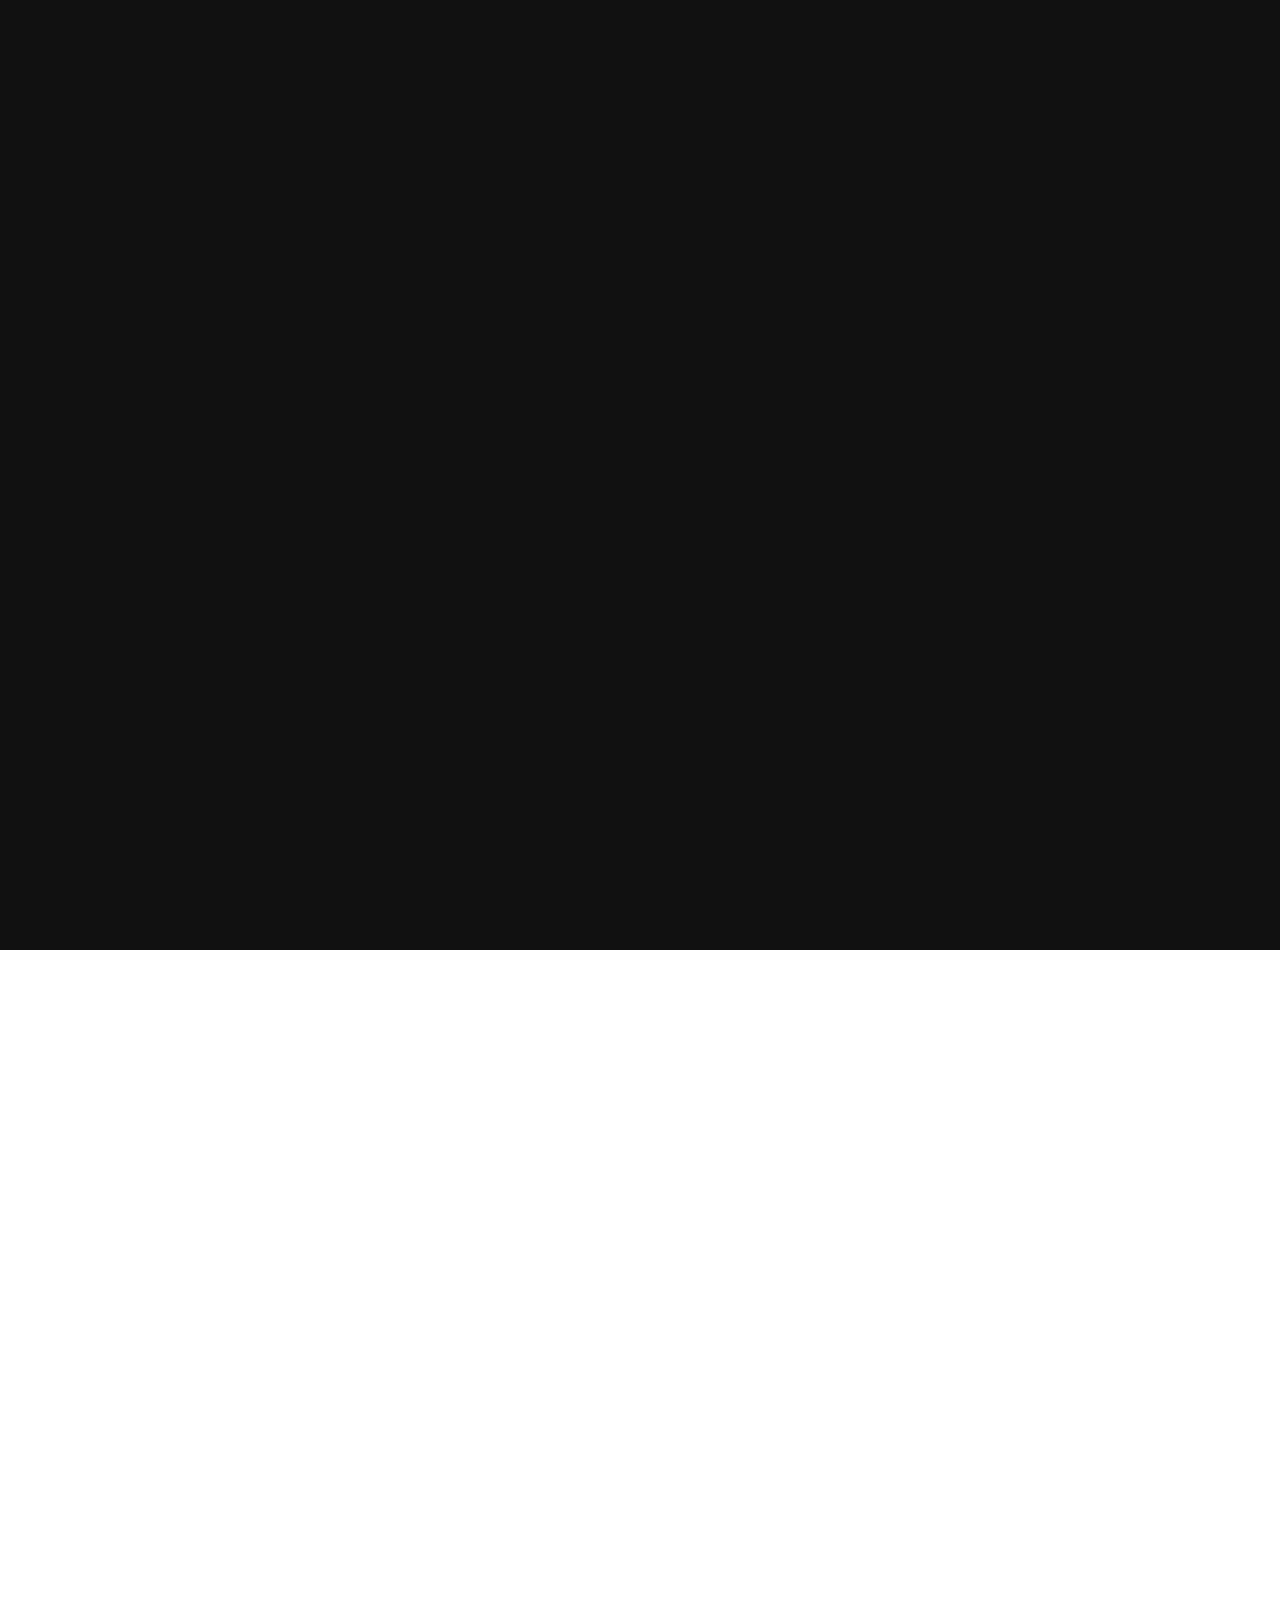
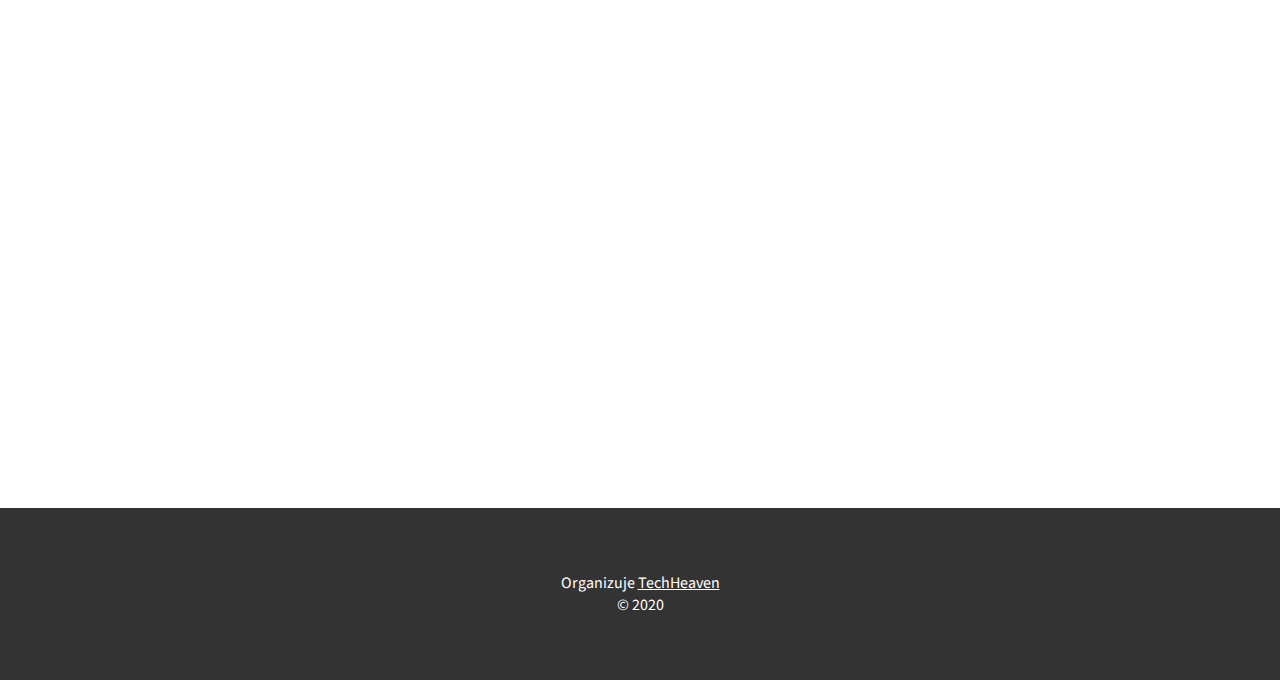
==== commit 6b27eabc: "y2020" ====
--- a/public/index.html
+++ b/public/index.html
@@ -1,161 +1,183 @@
 <!DOCTYPE html>
-<html lang="en">
-  <head>
+<html lang="cs">
+<head>
     <!-- Global site tag (gtag.js) - Google Analytics -->
     <script async src="https://www.googletagmanager.com/gtag/js?id=UA-142857992-2"></script>
     <script>
-      window.dataLayer = window.dataLayer || [];
-      function gtag(){dataLayer.push(arguments);}
-      gtag('js', new Date());
+        window.dataLayer = window.dataLayer || [];
 
-      gtag('config', 'UA-142857992-2');
+        function gtag() {
+            dataLayer.push(arguments);
+        }
+
+        gtag('js', new Date());
+
+        gtag('config', 'UA-142857992-2');
     </script>
     <meta charset="UTF-8">
-    <meta name="viewport" content="width=device-width, initial-scale=1.0">
-    <link rel="stylesheet" href="styles.css?v=5">
+    <meta content="width=device-width, initial-scale=1.0" name="viewport">
+    <link href="styles.css?v=5" rel="stylesheet">
+    <link href="https://unpkg.com/aos@next/dist/aos.css" rel="stylesheet"/>
     <link
-        href="https://fonts.googleapis.com/css?family=Source+Sans+Pro:300,400|Zilla+Slab+Highlight:400,700&amp;subset=latin-ext"
-        rel="stylesheet">
+            href="https://fonts.googleapis.com/css?family=Source+Sans+Pro:300,400|Zilla+Slab+Highlight:400,700&amp;subset=latin-ext"
+            rel="stylesheet">
     <title>CzechFuture.tech - konference o technologiích budoucnosti</title>
-  </head>
-  <body>
-    <div class="SectionsContainer">
-      <div class="Section Section-cover">
+</head>
+<body>
+<div class="SectionsContainer">
+    <div class="Section Section-cover">
         <div class="Section-cover-container">
 
-          <img class="Cover" src="assets/event_logo.svg" alt="CzechFuture.tech">
+            <img alt="CzechFuture.tech" class="Cover" data-aos="zoom-in" src="assets/event_logo.svg">
         </div>
         <div class="Cover-green"></div>
         <div class="Section-cover-actions">
-          <a class="Cover-button" href="https://goout.net/cs/listky/czechfuture-tech-2019/yrif/">Koupit vstupenku</a>
-          <a class="Cover-button" href="assets/program.png">Program</a>
-          <!--<a class="Cover-button Cover-button&#45;&#45;tinted"
-             href="https://docs.google.com/forms/d/e/1FAIpQLSe_StLbw9thUr5rC_rp36WQdTJDDAFa5lYjzbylM4ZYnxLTRg/viewform?usp=sf_link"
-             target="_blank">chci přednášet</a>-->
+            <a class="Cover-button" data-aos="fade-up" href="https://mailchi.mp/fa78c0d2267e/czech-future-tech"
+               target="_blank">Odebírat
+                novinky</a>
+            <!--<a class="Cover-button Cover-button&#45;&#45;tinted"
+               href="https://docs.google.com/forms/d/e/1FAIpQLSe_StLbw9thUr5rC_rp36WQdTJDDAFa5lYjzbylM4ZYnxLTRg/viewform?usp=sf_link"
+               target="_blank">chci přednášet</a>-->
         </div>
-      </div>
-      <div class="Section Section-info">
+    </div>
+    <div class="Section Section-info">
         <div class="Section-info-container">
-          <div class="Info">
-            <div class="Info-element">
-              <div class="Info-element-value">
-                09.11.
-              </div>
-              <div class="Info-element-name">
-                datum
-              </div>
+            <div class="Info" data-aos="zoom-in-left">
+                <div class="Info-element">
+                    <div class="Info-element-value">
+                        23.5.2020
+                    </div>
+                    <div class="Info-element-name">
+                        datum
+                    </div>
+                </div>
+                <div class="Info-element">
+                    <div class="Info-element-value">
+                        10:00 - 20:00
+                    </div>
+                    <div class="Info-element-name">
+                        čas
+                    </div>
+                </div>
+                <div class="Info-element">
+                    <div class="Info-element-value">
+                        Techmania, Plzeň
+                    </div>
+                    <div class="Info-element-name">
+                        místo
+                    </div>
+                </div>
+                <!--<div class="Info-element">
+                  <div class="Info-element-value">
+                    250 - 400 Kč
+                  </div>
+                  <div class="Info-element-name">
+                    vstupenky
+                  </div>
+                </div>-->
             </div>
-            <div class="Info-element">
-              <div class="Info-element-value">
-                8:30 - 20:00
-              </div>
-              <div class="Info-element-name">
-                čas
-              </div>
+        </div>
+    </div>
+    <div class="Section Section-promo">
+        <div class="Section-promo-container" data-aos="fade-up">
+            <div class="Promo">
+                <img alt="SPEAKERS" class="Promo-icon" src="assets/icon/ic_speakers.svg">
+                <span class="Promo-title">Zajímaví řečníci</span>
             </div>
-            <div class="Info-element">
-              <div class="Info-element-value">
-                Moving Station, Plzeň
-              </div>
-              <div class="Info-element-name">
-                místo
-              </div>
+            <div class="Promo">
+                <img alt="Téma budoucnosti" class="Promo-icon" src="assets/icon/ic_substract.svg">
+                <span class="Promo-title">Témata budoucnosti</span>
             </div>
-            <!--<div class="Info-element">
-              <div class="Info-element-value">
-                250 - 400 Kč
-              </div>
-              <div class="Info-element-name">
-                vstupenky
-              </div>
-            </div>-->
-          </div>
-          <div class="Actions">
-            <a class="Actions-button" href="https://mailchi.mp/fa78c0d2267e/czech-future-tech" target="_blank">
-              Odebírat novinky
-            </a>
-          </div>
+            <div class="Promo">
+                <img alt="NETWORKING" class="Promo-icon" src="assets/icon/ic_networking.svg">
+                <span class="Promo-title">Networking</span>
+            </div>
+            <div class="Promo">
+                <img alt="FOOD" class="Promo-icon" src="assets/icon/ic_food.svg">
+                <span class="Promo-title">Občerstvení po celý den</span>
+            </div>
         </div>
-      </div>
-      <div class="Section Section-promo">
-        <div class="Section-promo-container">
-          <div class="Promo">
-            <img class="Promo-icon" src="assets/icon/ic_speakers.svg" alt="SPEAKERS">
-            <span class="Promo-title">Zajímaví řečníci</span>
-          </div>
-          <div class="Promo">
-            <img class="Promo-icon" src="assets/icon/ic_substract.svg" alt="Téma budoucnosti">
-            <span class="Promo-title">Témata budoucnosti</span>
-          </div>
-          <div class="Promo">
-            <img class="Promo-icon" src="assets/icon/ic_networking.svg" alt="NETWORKING">
-            <span class="Promo-title">Networking</span>
-          </div>
-          <div class="Promo">
-            <img class="Promo-icon" src="assets/icon/ic_food.svg" alt="FOOD">
-            <span class="Promo-title">Občerstvení po celý den</span>
-          </div>
+    </div>
+    <div class="Section Section-EventDescription">
+        <div class="Section-EventDescription--container" data-aos="fade-up">
+            <h1 class="EventDescription-title">
+                &nbsp;Konference o technologiích budoucnosti
+            </h1>
+            <p class="EventDescription-value">
+                <!--<b>1</b> sobota, <b>4</b> témata, <b>20</b> speakerů, <b>200</b> účastníků -<br>-->
+                <!-- - tak to je vývojářský ráj.-->
+                <br><br>
+                Nultý ročník konference budoucnosti, na které chceme vývojářům i odborné veřejnosti ukázat, že <b>i v
+                Česku se pracuje na zajímavých věcech</b>.
+                <br><br>
+                Přijďte si poslechnout přednášky, na témata, která budou hýbat Českem v průběhu nadcházejících let - <b>3D
+                tisk, umělá inteligence, AR, VR, vývoj her, IoT, průmysl 4.0, crypto, FinTech </b> a další.
+                Kromě toho jsme si pro vás připravili i pár zajímavých přednášek, které s technologiemi souvisí spíše
+                okrajově, ale pomohou vám udělat si ucelenější obraz o české budoucnosti.
+                <br><br>
+                Akce se bude konat v Techmania - rekonstruované <b>vlakové zastávce</b> Plzeň Jižní předměstí. Ta
+                nabízí
+                unikátní atmosféru a zároveň možnost přijet z <b>Chebu</b> i z <b>Prahy</b> vlakem přímo na místo (míň
+                než
+                50
+                metrů chůze z nástupiště).
+            </p>
         </div>
-      </div>
-      <div class="Section Section-EventDescription">
-        <div class="Section-EventDescription--container">
-          <h1 class="EventDescription-title">
-            &nbsp;Konference o technologiích budoucnosti
-          </h1>
-          <p class="EventDescription-value">
-            <!--<b>1</b> sobota, <b>4</b> témata, <b>20</b> speakerů, <b>200</b> účastníků -<br>-->
-            <!-- - tak to je vývojářský ráj.-->
-            <br><br>
-            Nultý ročník konference budoucnosti, na které chceme vývojářům i odborné veřejnosti ukázat, že <b>i v Česku se pracuje na zajímavých věcech</b>.
-            <br><br>
-            Přijďte si poslechnout přednášky, na témata, která budou hýbat Českem v průběhu nadcházejících let - <b>3D tisk, umělá inteligence, AR, VR, vývoj her, IoT, průmysl 4.0, crypto, FinTech </b> a další.
-            Kromě toho jsme si pro vás připravili i pár zajímavých přednášek, které s technologiemi souvisí spíše okrajově, ale pomohou vám udělat si ucelenější obraz o české budoucnosti.
-            <br><br>
-            Akce se bude konat v Moving Station - rekonstruované <b>vlakové zastávce</b> Plzeň Jižní předměstí. Ta
-            nabízí
-            unikátní atmosféru a zároveň možnost přijet z <b>Chebu</b> i z <b>Prahy</b> vlakem přímo na místo (míň než
-            50
-            metrů chůze z nástupiště).
-          </p>
+    </div>
+   <!-- <div class="Section Speakers Speakers-Grid">
+        <div class="Speaker"><img alt="speaker" class="Speaker-img" src="assets/icon/ic_speakers.svg">
+            <span class="Speaker-name">Pavel König Nvias</span>
+            <div class="Speaker-topic">ZAJÍMAVOSTI</div>
         </div>
-      </div>
+        <div class="Speaker"><img alt="speaker" class="Speaker-img" src="assets/icon/ic_speakers.svg">
+        </div>
+    </div>-->
 
-      <div class="Section Section-main">
+    <div class="Section Section-main">
         <div class="Section-main-container">
-          <div class="ContentColumn">
+            <div class="ContentColumn">
 
-            <div class="ContentColumn-Section Venue">
-              <h2>Venue</h2>
-              <div class="Venue-Gallery">
-                <div class="Venue-Gallery-Row">
-                  <div class="ImageWrapper">
-                    <img src="assets/gallery/venue_1.jpg" alt="venue 1">
-                  </div>
-                  <div class="ImageWrapper">
-                    <img src="assets/gallery/venue_2.jpg" alt="venue 2">
-                  </div>
+                <div class="ContentColumn-Section Venue" data-aos="fade-up">
+                    <h2>Venue</h2>
+                    <div class="Venue-Gallery">
+                        <div class="Venue-Gallery-Row">
+                            <div class="ImageWrapper">
+                                <img alt="venue 1" src="assets/gallery/venue_1.jpg">
+                            </div>
+                            <div class="ImageWrapper">
+                                <img alt="venue 2" src="assets/gallery/venue_2.jpg">
+                            </div>
+                        </div>
+                        <div class="ImageWrapper">
+                            <img alt="venue 3" src="assets/gallery/venue_3.jpg">
+                        </div>
+                    </div>
                 </div>
-                <div class="ImageWrapper">
-                  <img src="assets/gallery/venue_3.jpg" alt="venue 3">
-                </div>
-              </div>
-            </div>
 
 
-            <div class="ContentColumn-Section Socials">
-              <a class="Actions-button" href="https://mailchi.mp/fa78c0d2267e/czech-future-tech" target="_blank">
-                Odebírat novinky
-              </a>
+                <!--<div class="ContentColumn-Section Socials">
+                    <a class="Actions-button" href="https://mailchi.mp/fa78c0d2267e/czech-future-tech" target="_blank">
+                        Odebírat novinky
+                    </a>
+                </div>-->
+
+                <div class="ContentColumn-Section Footer">
+                    <p>Organizuje <a href="https://techheaven.org">TechHeaven</a></p>
+                    <p>&copy; 2020</p>
+                </div>
+
             </div>
-
-            <div class="ContentColumn-Section Footer">
-              <p>Organizuje <a href="https://techheaven.org">TechHeaven</a></p>
-              <p>&copy; 2019</p>
-            </div>
-
-          </div>
         </div>
-      </div>
     </div>
-  </body>
+</div>
+<!-- Effect -->
+<script src="https://code.jquery.com/jquery-3.4.1.js"></script>
+<script src="https://unpkg.com/aos@next/dist/aos.js"></script>
+<script>
+    AOS.init({
+            duration: 1500
+        }
+    );
+</script>
+</body>
 </html>
--- a/public/styles.css
+++ b/public/styles.css
@@ -74,6 +74,7 @@
 .Cover {
     display: block;
     width: 70%;
+    z-index: 2;
 }
 
 .Cover-button {
@@ -132,7 +133,7 @@
     flex-direction: row;
     justify-content: start;
     flex-wrap: wrap;
-
+    padding-left: 20%;
     flex: 1;
 
     color: #000;
@@ -198,7 +199,7 @@
 }
 
 .Section-promo-container > :not(:last-child) {
-    margin: 0 112px 0 0;
+    margin: 0 5% 0 0;
 }
 
 .Promo {
@@ -218,6 +219,7 @@
     font-size: 18px;
     margin-top: 42px;
     display: block;
+    text-align: center;
 }
 
 .Section-EventDescription {
@@ -675,6 +677,7 @@
         flex-direction: column;
         justify-content: center;
         align-items: center;
+        padding-left: 0;
     }
 
     .Info-element {
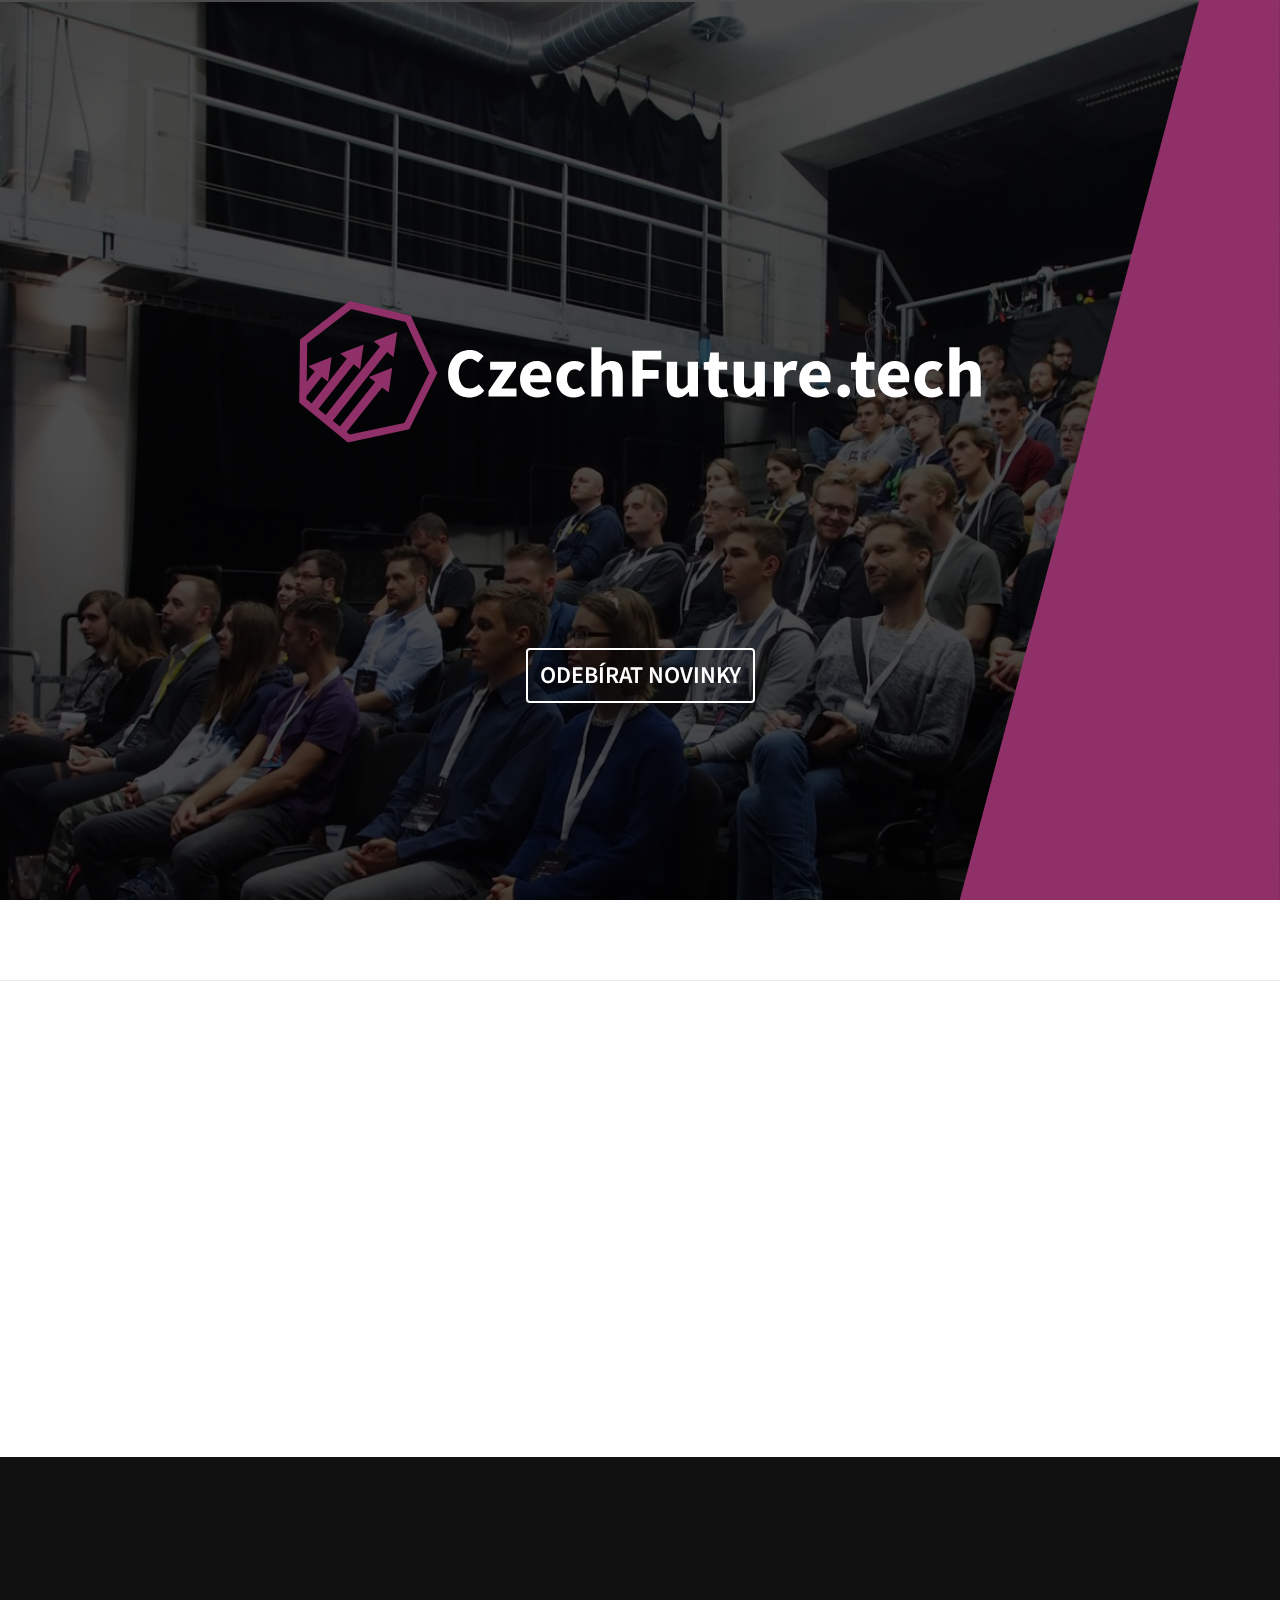
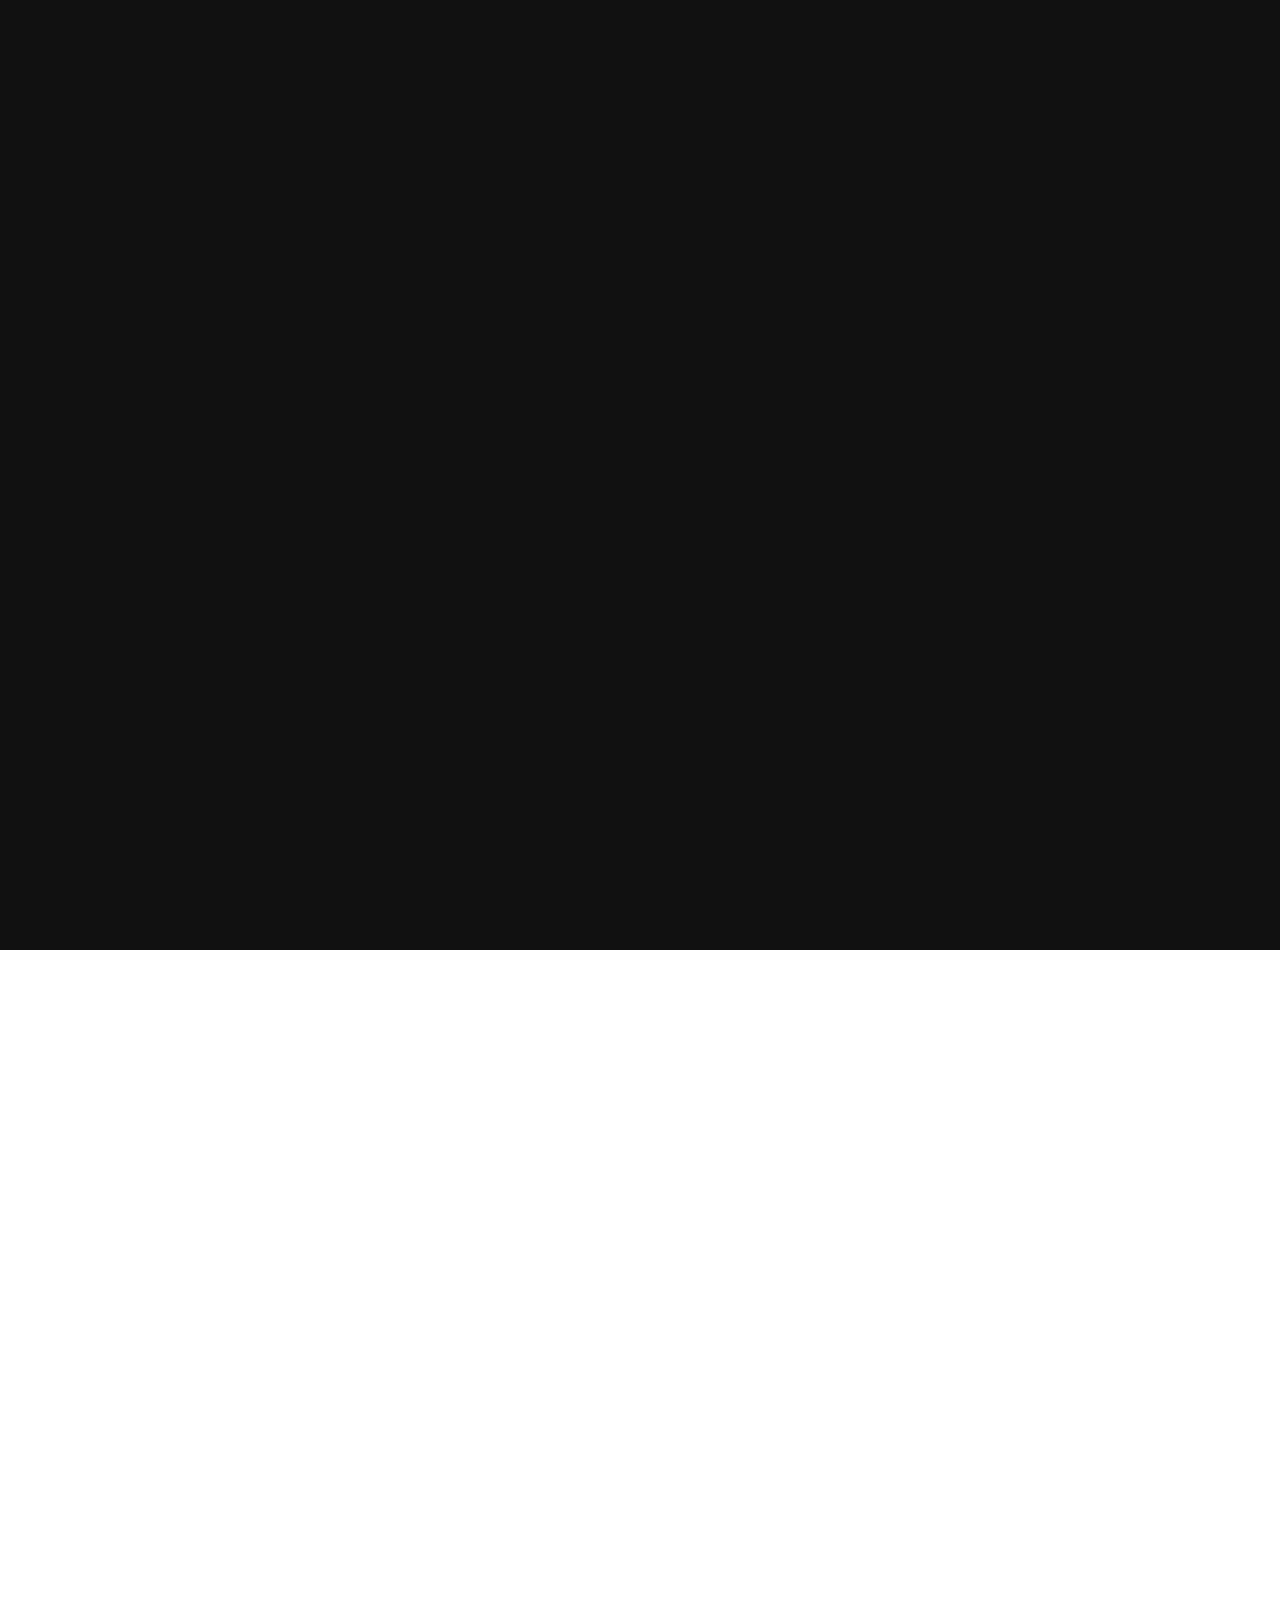
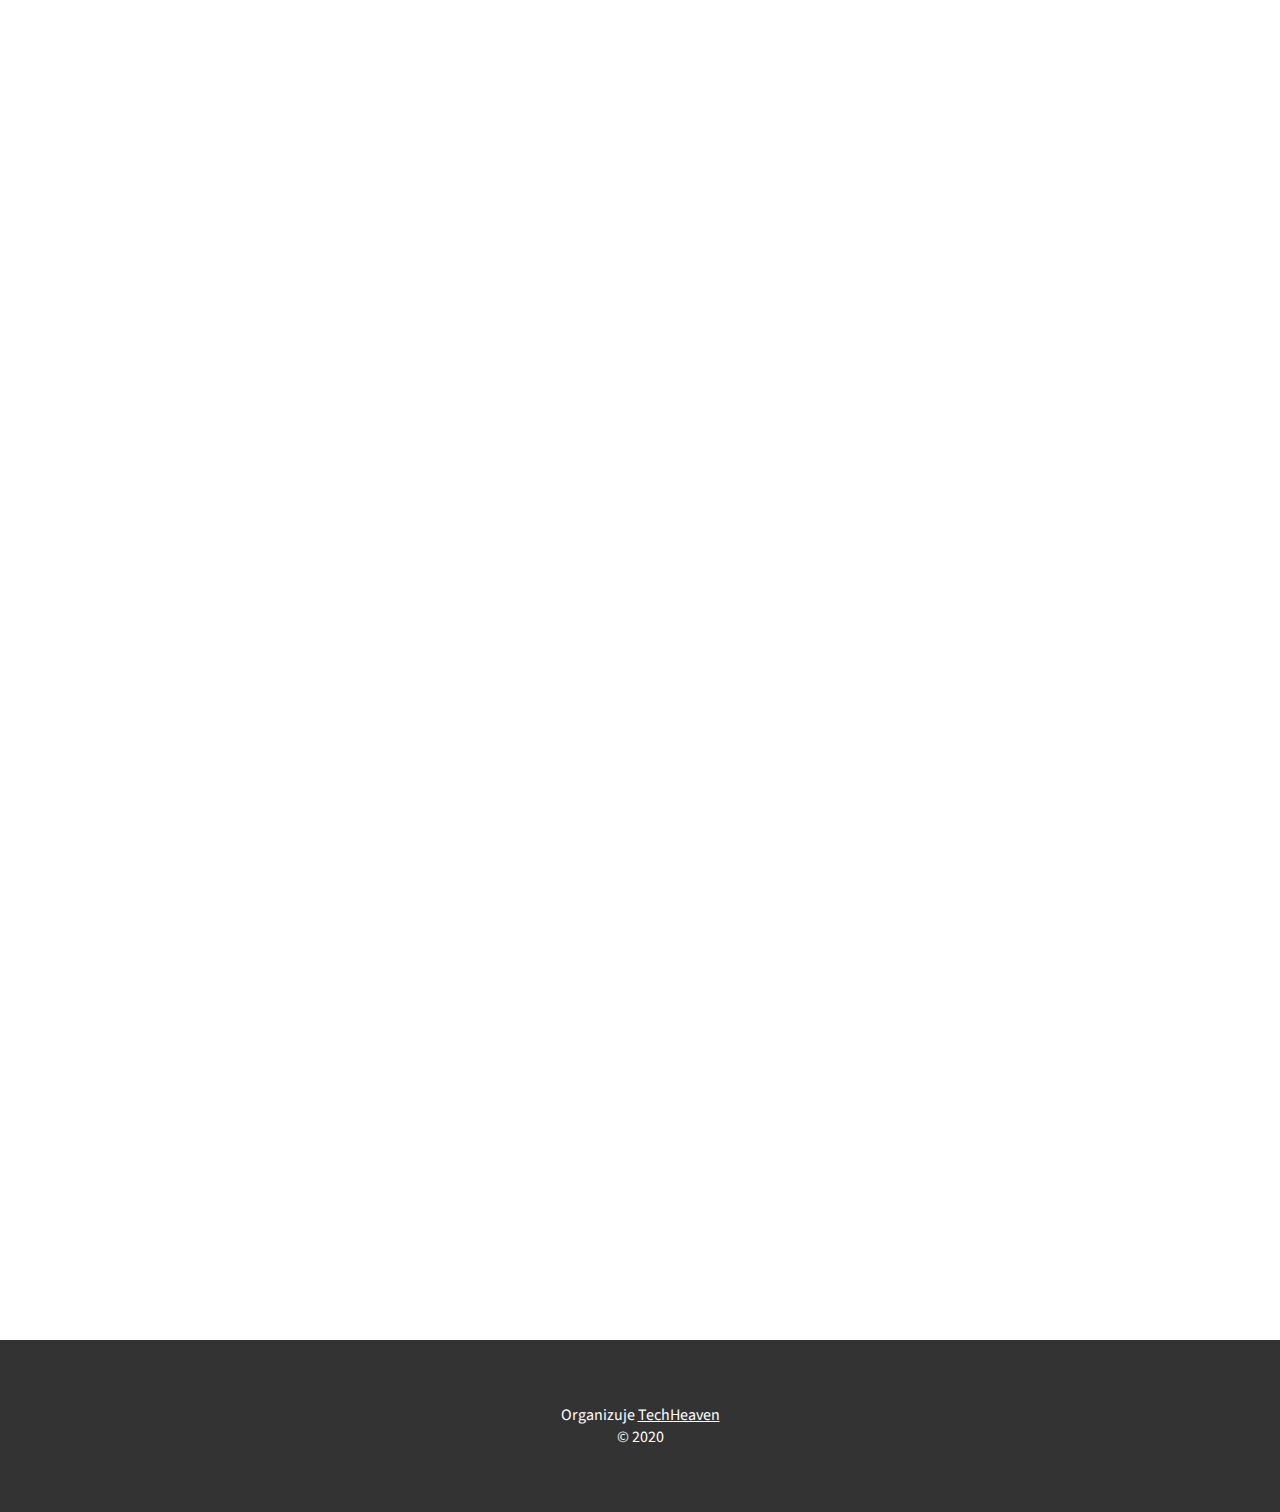
==== commit 85508f1a: "add speakers" ====
--- a/public/index.html
+++ b/public/index.html
@@ -124,14 +124,35 @@
             </p>
         </div>
     </div>
-   <!-- <div class="Section Speakers Speakers-Grid">
-        <div class="Speaker"><img alt="speaker" class="Speaker-img" src="assets/icon/ic_speakers.svg">
-            <span class="Speaker-name">Pavel König Nvias</span>
-            <div class="Speaker-topic">ZAJÍMAVOSTI</div>
-        </div>
-        <div class="Speaker"><img alt="speaker" class="Speaker-img" src="assets/icon/ic_speakers.svg">
-        </div>
-    </div>-->
+    <div class="Section Speakers" data-aos="fade-up">
+        <span class="Speaker-header">Řečníci</span>
+        <div class="Section Speakers Speakers-Grid">
+            <div class="Speaker"><img alt="speaker" class="Speaker-img" src="assets/speakers/PK.png">
+                <span class="Speaker-name">Pavel König<br> <span class="Speaker-name-company">Nvias</span></span>
+                <span class="Speaker-topic">ZAJÍMAVOSTI</span>
+            </div>
+            <div class="Speaker"><img alt="speaker" class="Speaker-img" src="assets/speakers/MK.png">
+                <span class="Speaker-name">Martin Kotek<br> <span class="Speaker-name-company">AVRAR</span></span>
+                <span class="Speaker-topic">AR/VR</span>
+            </div>
+            <div class="Speaker"><img alt="speaker" class="Speaker-img" src="assets/speakers/KH.png">
+                <span class="Speaker-name">Karel Hulec<br><span class="Speaker-name-company"> Neos</span></span>
+                <div><span class="Speaker-topic">CRYPTO</span>
+                    <span class="Speaker-topic" style="margin-right: 8px">AR/VR</span>
+                </div>
+
+            </div>
+            <div class="Speaker"><img alt="speaker" class="Speaker-img" src="assets/speakers/VL.png">
+                <span class="Speaker-name">Vašek Löffelmann <br><span
+                        class="Speaker-name-company"> ChytreCallcentrum</span></span>
+                <div><span class="Speaker-topic">ZAJÍMAVOSTI</span>
+                    <span class="Speaker-topic" style="margin-right: 8px">AI</span>
+                </div>
+
+            </div>
+        </div>
+        <span class="Speakers-footer">a další...</span>
+    </div>
 
     <div class="Section Section-main">
         <div class="Section-main-container">
--- a/public/styles.css
+++ b/public/styles.css
@@ -368,14 +368,14 @@
 
 .Speakers {
     align-items: center;
-    max-width: 900px;
+/ / max-width: 900 px;
     overflow: hidden;
     margin-bottom: 128px;
     flex-direction: column;
 }
 
 .Speakers-Grid {
-    margin: 64px 0 0 0;
+    margin: 64px 0 50px 0;
     display: flex;
     flex-direction: row;
     flex-wrap: wrap;
@@ -391,30 +391,63 @@
     flex-direction: column;
     align-items: center;
 }
+.Speaker-header{
+    margin-top: 64px;
+    font-style: normal;
+    font-weight: bold;
+    font-size: 80px;
+    line-height: 101px;
+}
 
 .Speaker-img {
-    width: 128px;
-    height: 128px;
-    border-radius: 64px;
+    width: 200px;
+    height: 200px;
+    border-radius: 98px;
     background-color: #eaeaea;
 
     overflow: hidden;
 }
 
 .Speaker-name {
+    font-style: normal;
+    font-weight: bold;
     font-size: 24px;
+    line-height: 30px;
     text-align: center;
-    margin-top: 24px;
-    color: #222;
+    color: #111111;
+    margin: 17px 0;
+}
+
+.Speaker-name-company {
+    font-style: normal;
+    font-weight: lighter;
+    font-size: 24px;
+    line-height: 28px;
+    text-align: center;
+    color: #111111;
 }
 
 .Speaker-topic {
-    font-size: 16px;
-    text-transform: uppercase;
+    display: flex;
+    font-style: normal;
+    font-weight: 900;
+    font-size: 24px;
+    line-height: 30px;
     text-align: center;
-    margin-top: 8px;
-    color: #222;
-    font-weight: 700;
+    background-color: #333333;
+    color: #FFFFFF;
+    border-radius: 10px;
+    padding: 5px 15px;
+    float: right;
+}
+.Speakers-footer{
+    font-style: normal;
+    font-weight: bold;
+    font-size: 34px;
+    line-height: 43px;
+    /* identical to box height */
+
+    text-align: center;
 }
 
 .Speaker-company {
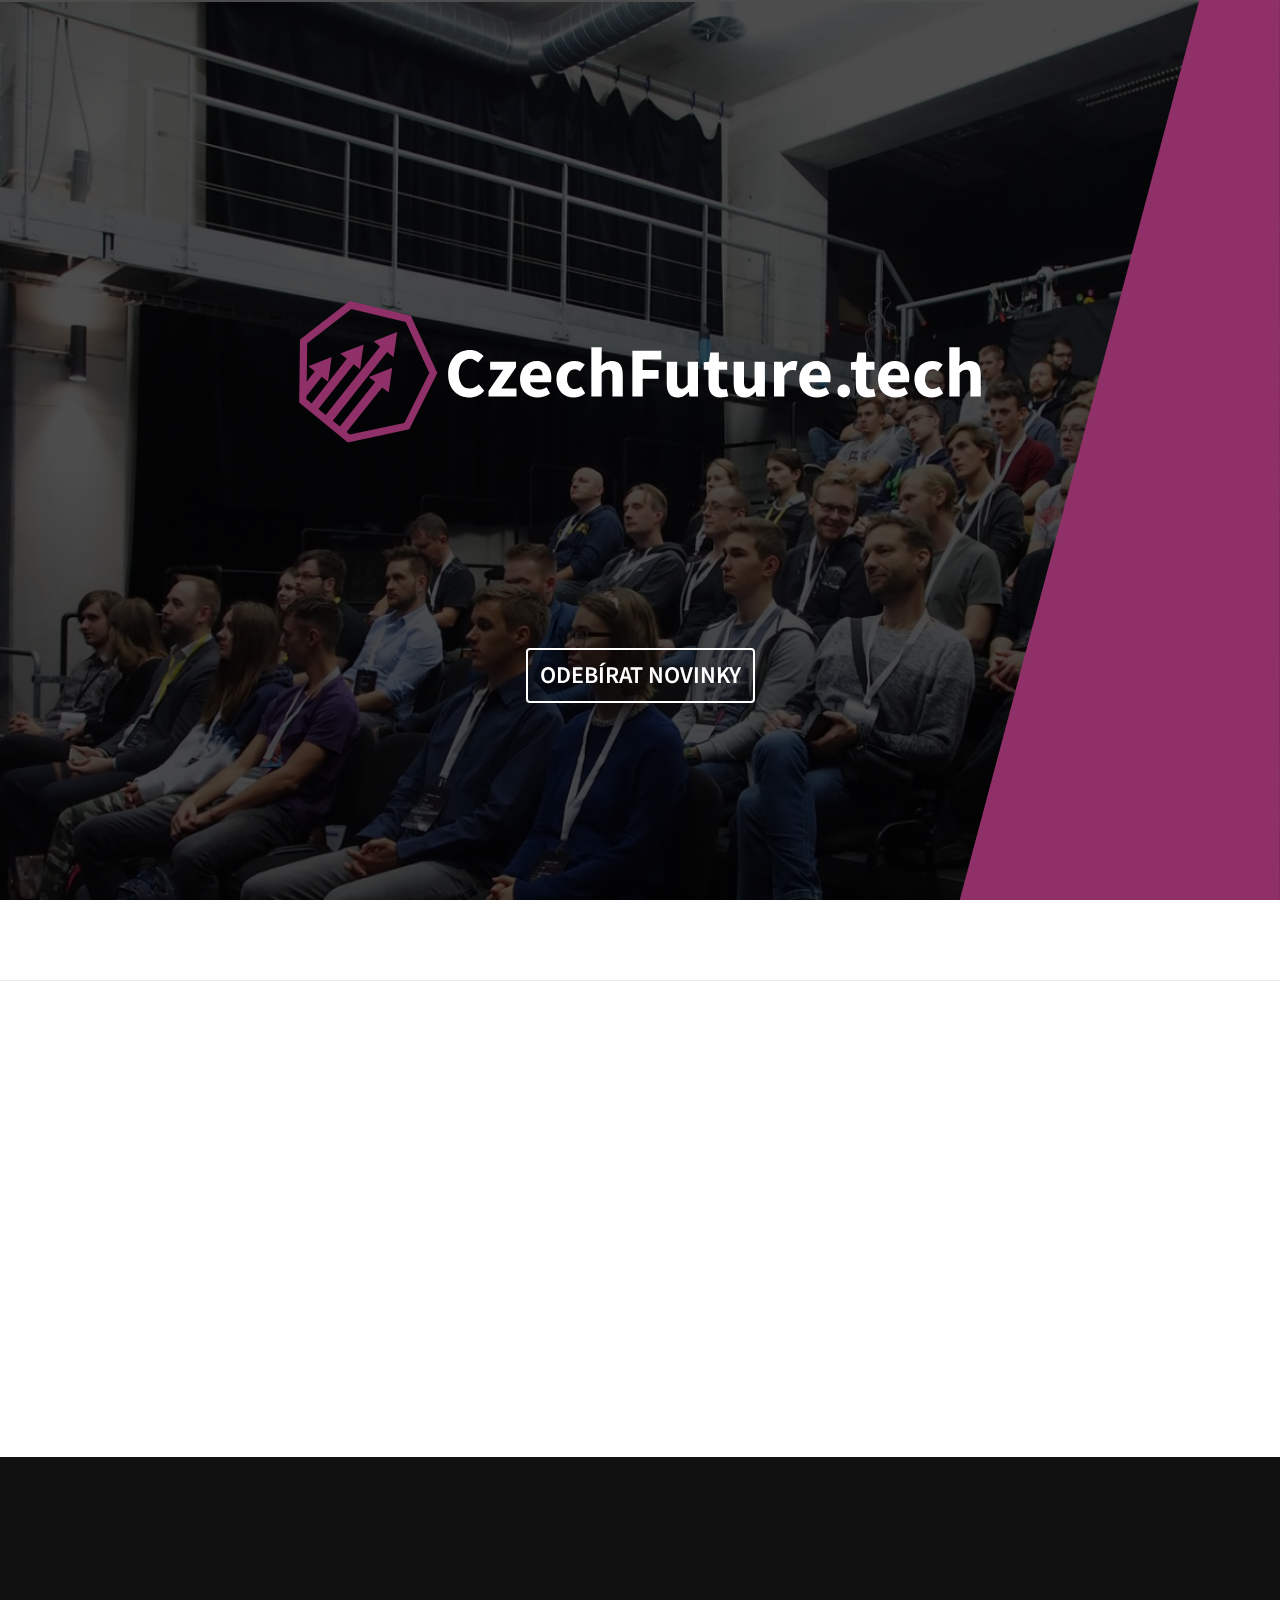
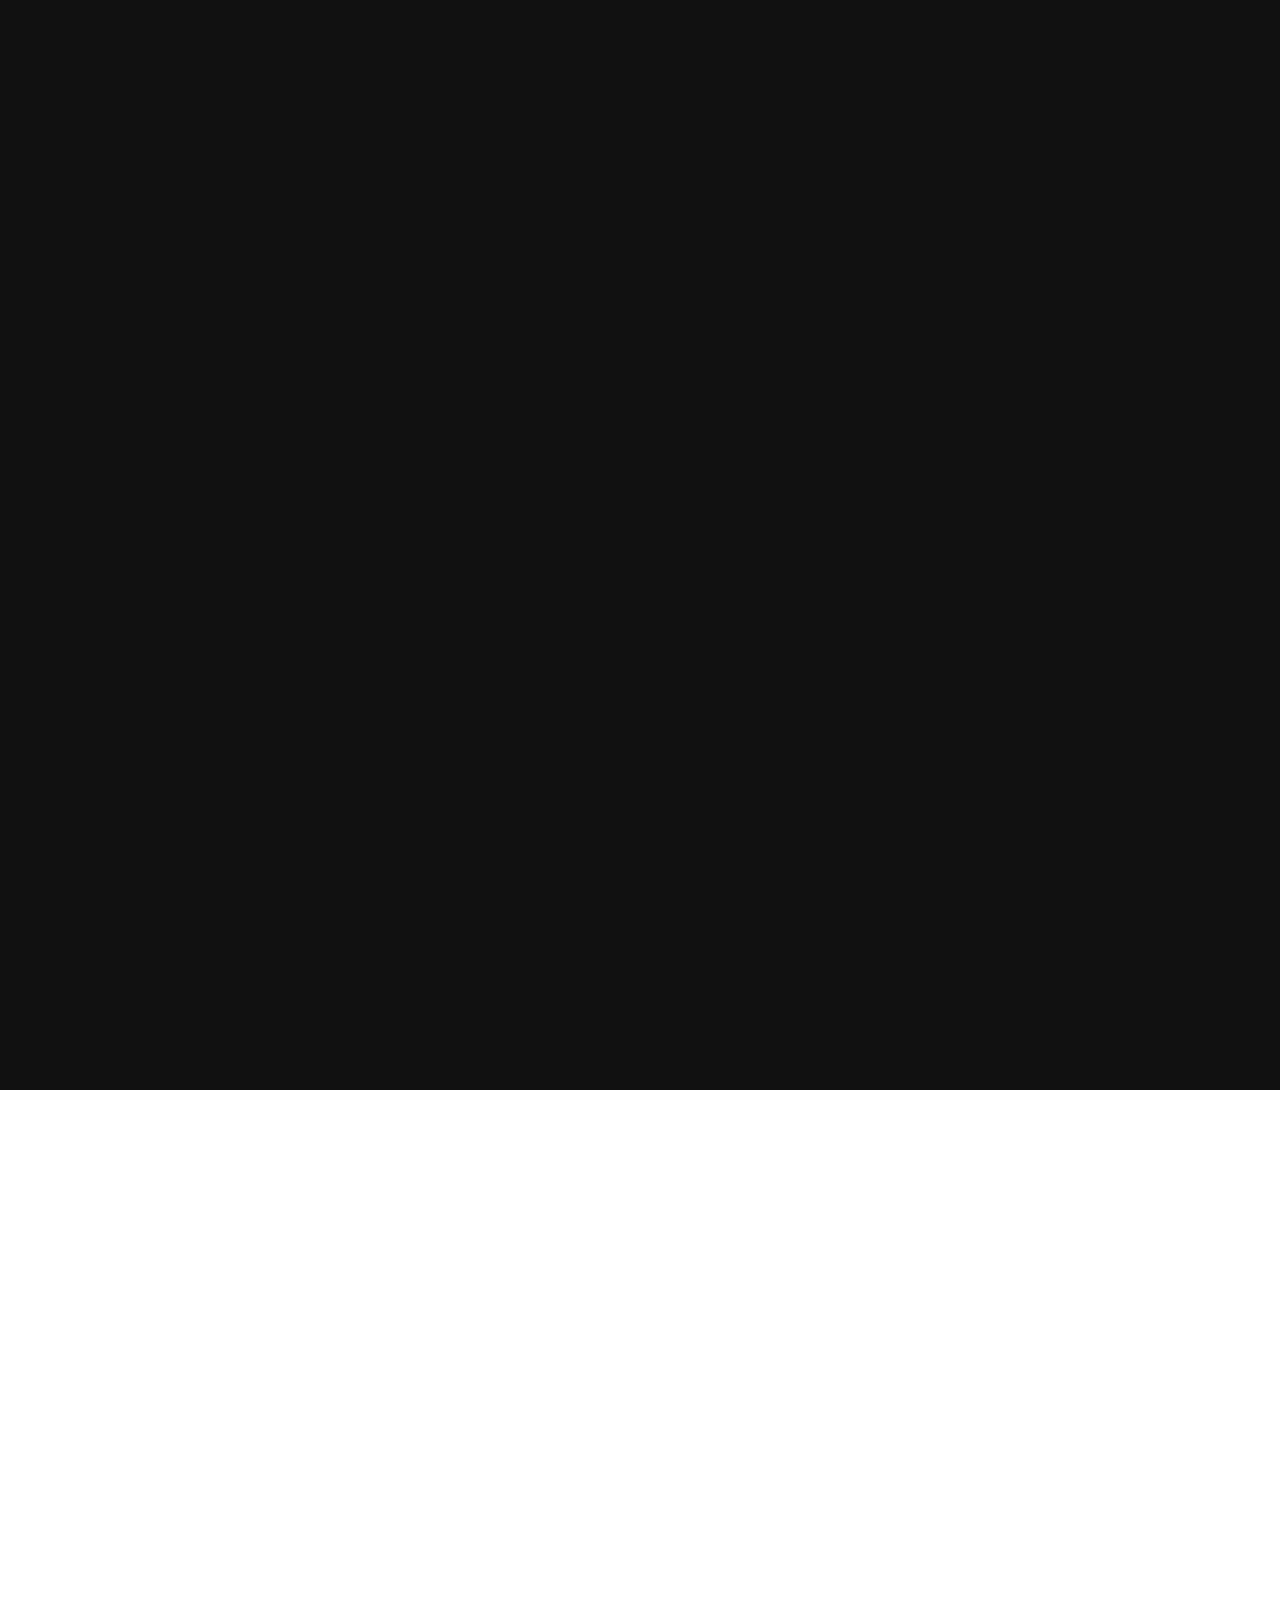
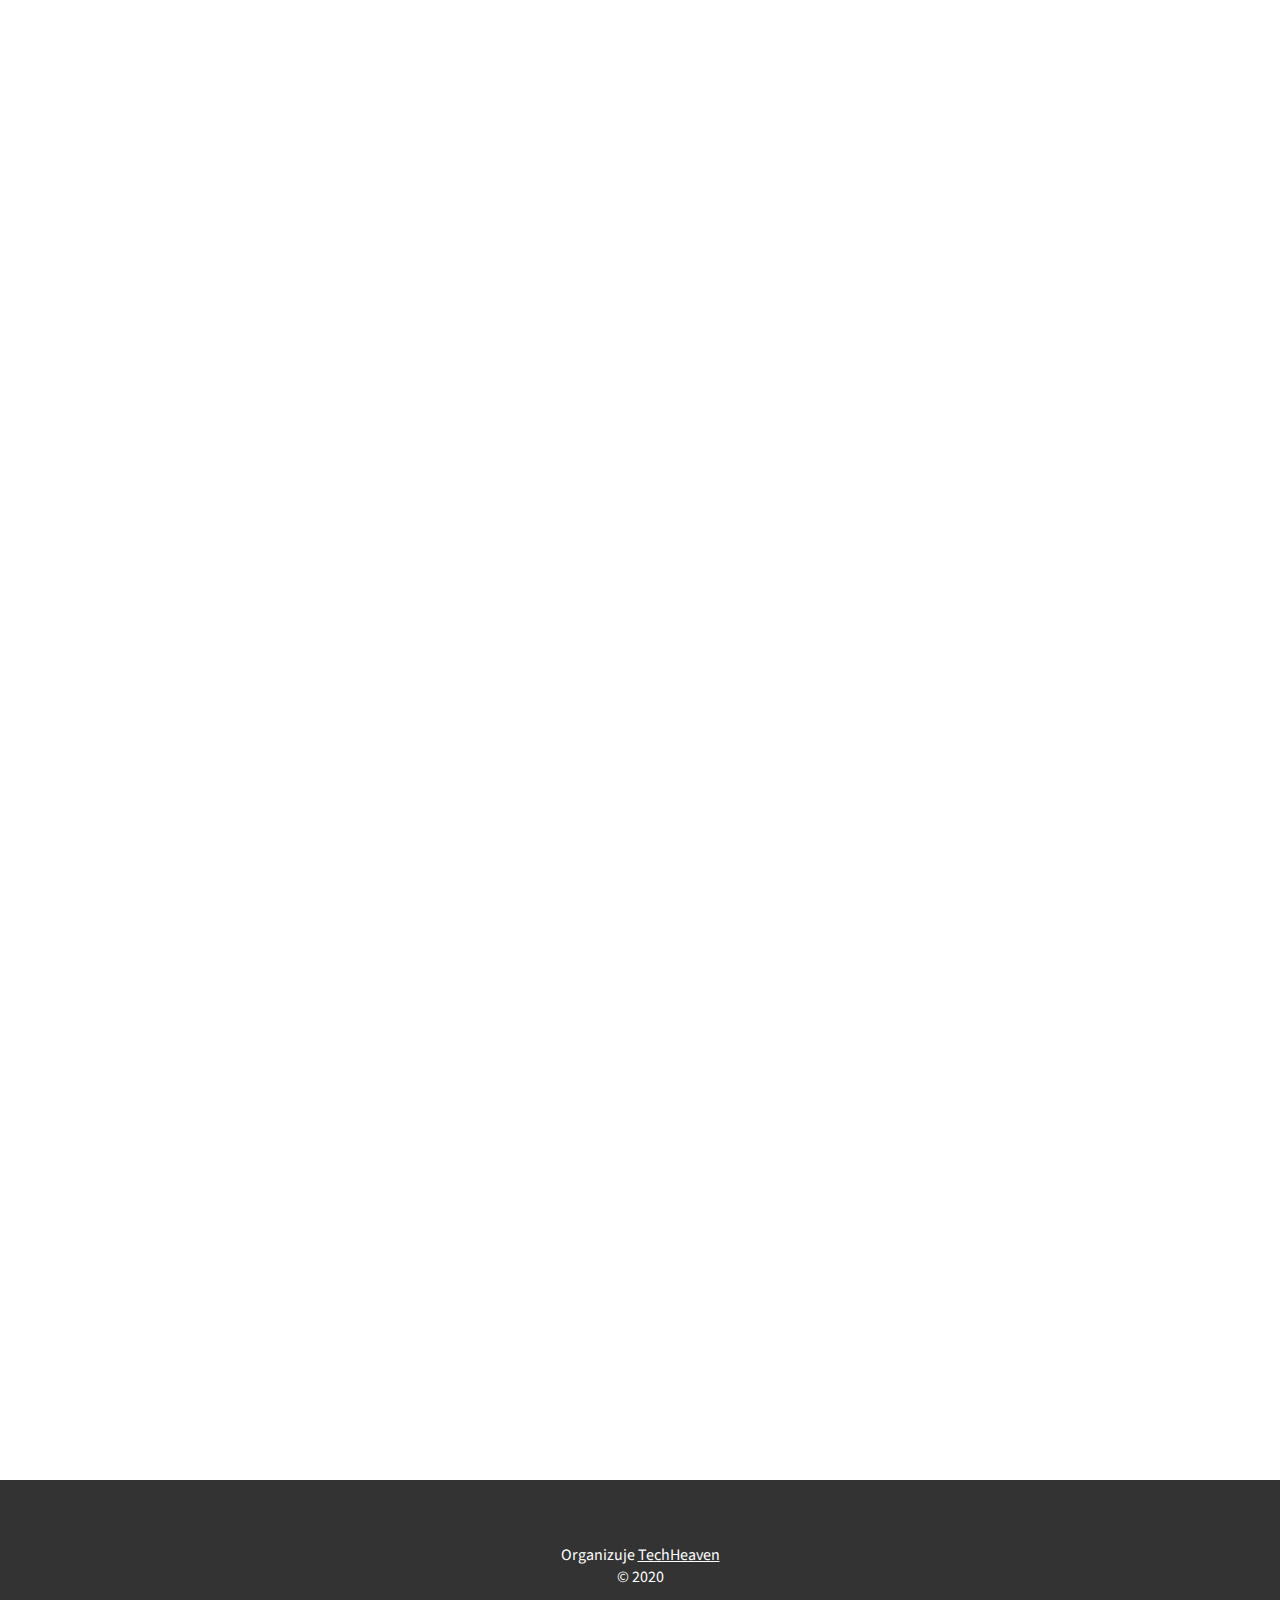
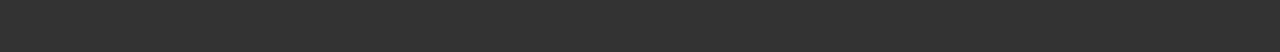
==== commit 9b35c7fe: "Fix popisek" ====
--- a/public/index.html
+++ b/public/index.html
@@ -101,26 +101,22 @@
     <div class="Section Section-EventDescription">
         <div class="Section-EventDescription--container" data-aos="fade-up">
             <h1 class="EventDescription-title">
-                &nbsp;Konference o technologiích budoucnosti
+                &nbsp;CzechFuture.tech - konference o technologiích budoucnosti
             </h1>
             <p class="EventDescription-value">
                 <!--<b>1</b> sobota, <b>4</b> témata, <b>20</b> speakerů, <b>200</b> účastníků -<br>-->
                 <!-- - tak to je vývojářský ráj.-->
                 <br><br>
-                Nultý ročník konference budoucnosti, na které chceme vývojářům i odborné veřejnosti ukázat, že <b>i v
-                Česku se pracuje na zajímavých věcech</b>.
-                <br><br>
-                Přijďte si poslechnout přednášky, na témata, která budou hýbat Českem v průběhu nadcházejících let - <b>3D
-                tisk, umělá inteligence, AR, VR, vývoj her, IoT, průmysl 4.0, crypto, FinTech </b> a další.
-                Kromě toho jsme si pro vás připravili i pár zajímavých přednášek, které s technologiemi souvisí spíše
-                okrajově, ale pomohou vám udělat si ucelenější obraz o české budoucnosti.
-                <br><br>
-                Akce se bude konat v Techmania - rekonstruované <b>vlakové zastávce</b> Plzeň Jižní předměstí. Ta
-                nabízí
-                unikátní atmosféru a zároveň možnost přijet z <b>Chebu</b> i z <b>Prahy</b> vlakem přímo na místo (míň
-                než
-                50
-                metrů chůze z nástupiště).
+                Czech, český - V Česku i v zahraničí se pořádá spousta konferencí, kde jsou předmětem přednášek, workshopů a diskuzí technologie, které jsou zajímavé v zahraničí - v Silicon Valley, v Londýně, v Německu, v Číně, v Izraeli, …
+                My ale chceme vyslat jasný signál, že i u nás se pracuje na zajímavých věcech..
+                <br><br>
+                Future, budoucnost - Nosným tématem konference je budoucnost, takže jsme zjišťovali, v čem je Česká republika silná, jaké experty tady máme a co můžeme očekávat, že bude hrát významnou roli v budoucnosti Česka. A to také bude tématem konference.
+
+                <br><br>
+                Tech, technologie - Ať už jde o umělou inteligenci, virtuální realitu, kryptoměny nebo vývoj her, budoucností Česka jsou technologie. Přijďte se přesvědčit sami.
+
+                <br><br>
+                Akce se bude konat v Techmania Science Center v Plzni. Ta nabízí unikátní atmosféru pro dospělé, ale také pro děti a zároveň se nachází jenom kousek od vlakové zastávky Plzeň - Jižní předměstí, kde probíhal nultý ročník.
             </p>
         </div>
     </div>
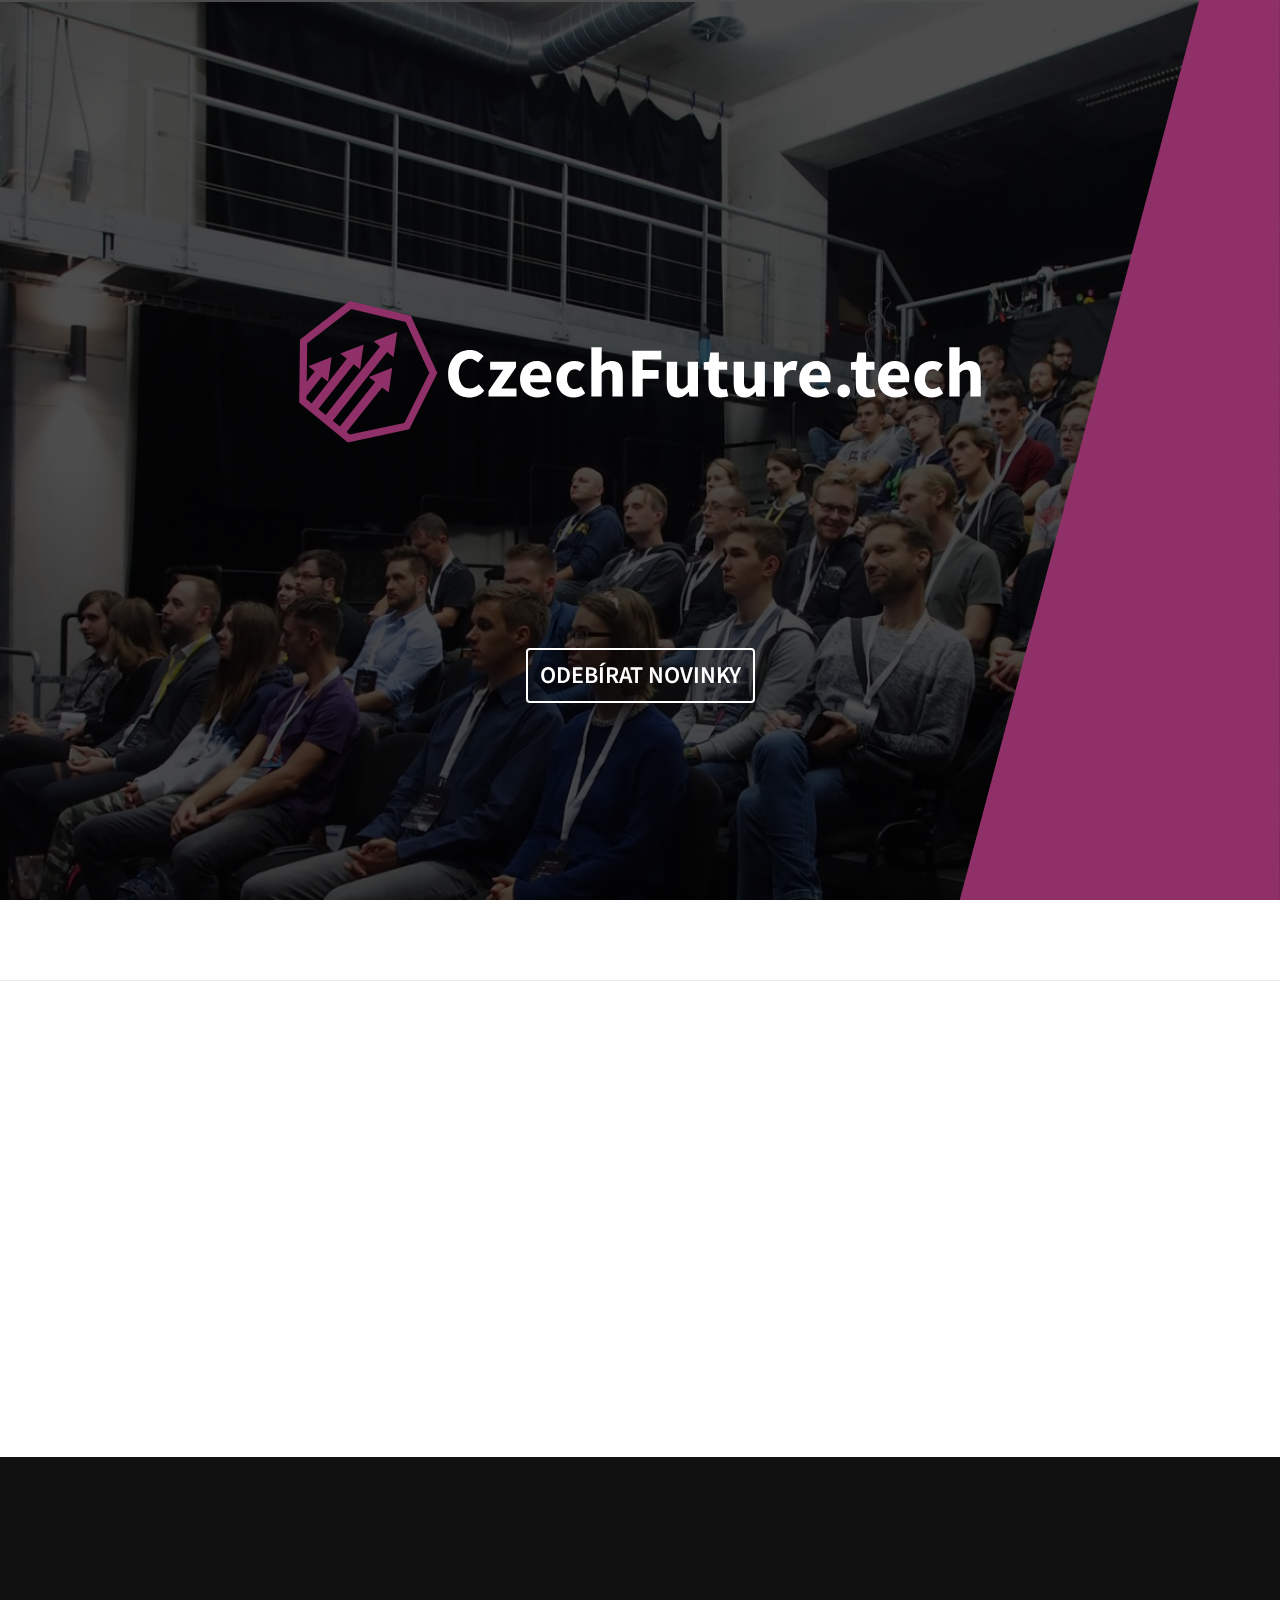
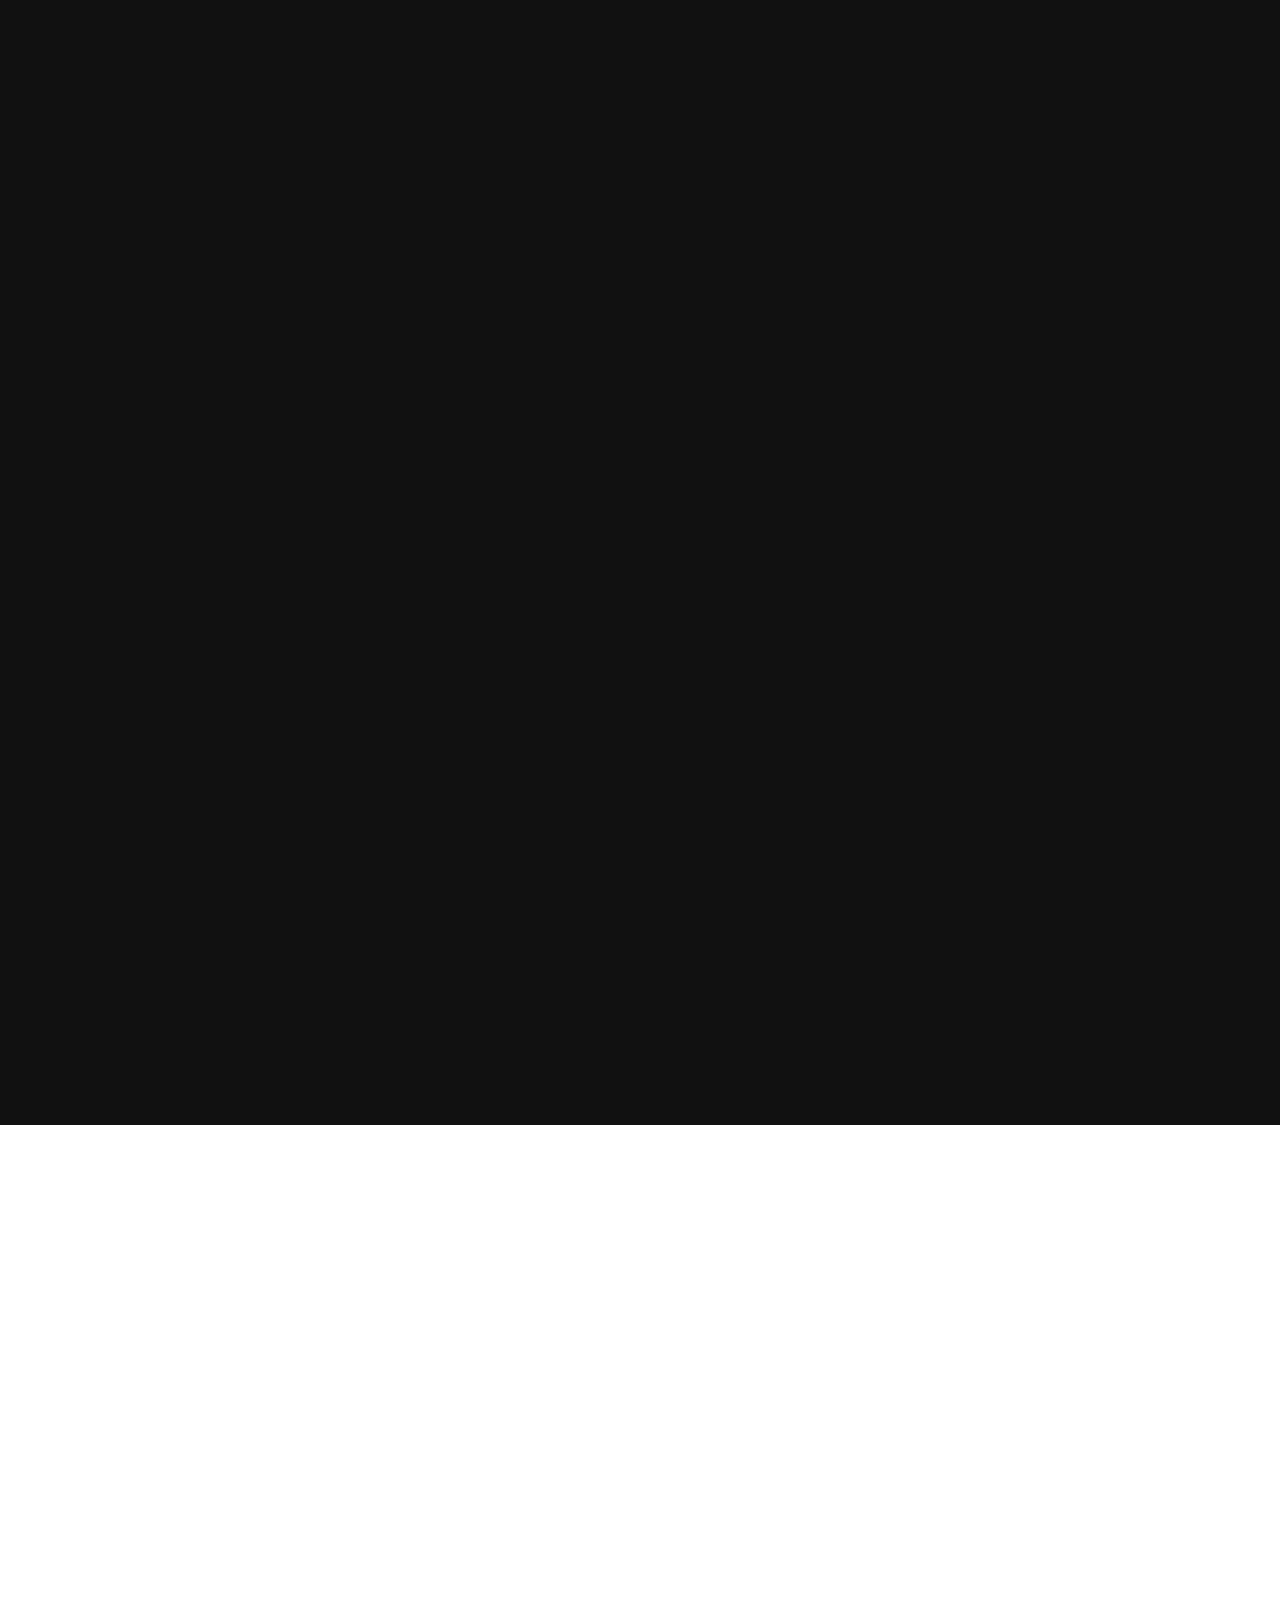
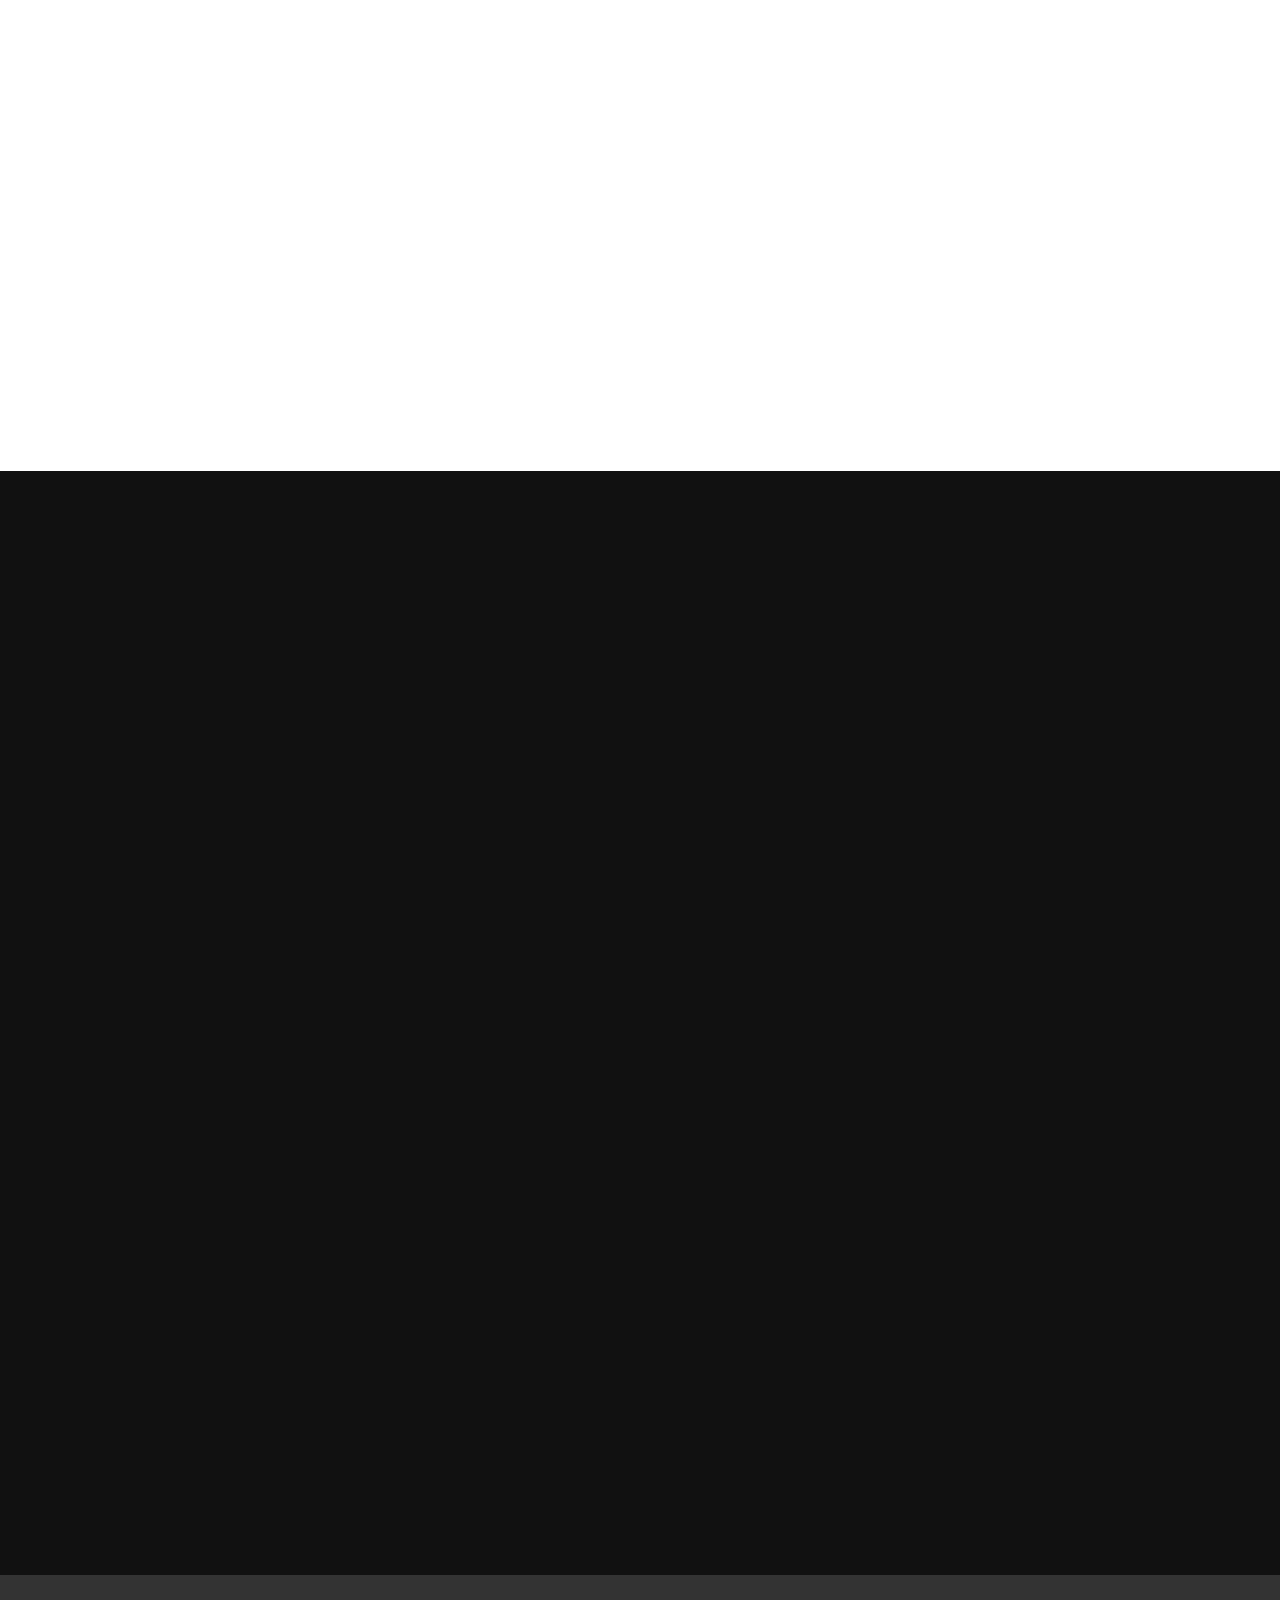
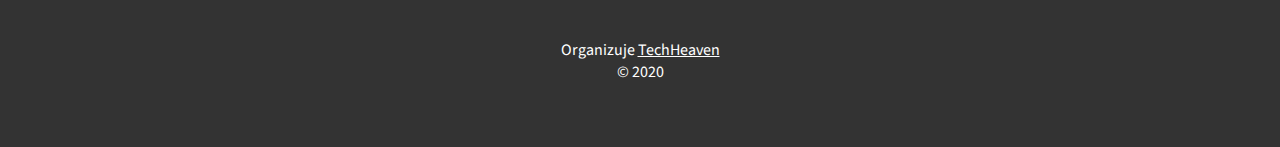
==== commit 4952e757: "venue change BG" ====
--- a/public/index.html
+++ b/public/index.html
@@ -107,16 +107,24 @@
                 <!--<b>1</b> sobota, <b>4</b> témata, <b>20</b> speakerů, <b>200</b> účastníků -<br>-->
                 <!-- - tak to je vývojářský ráj.-->
                 <br><br>
-                Czech, český - V Česku i v zahraničí se pořádá spousta konferencí, kde jsou předmětem přednášek, workshopů a diskuzí technologie, které jsou zajímavé v zahraničí - v Silicon Valley, v Londýně, v Německu, v Číně, v Izraeli, …
-                My ale chceme vyslat jasný signál, že i u nás se pracuje na zajímavých věcech..
-                <br><br>
-                Future, budoucnost - Nosným tématem konference je budoucnost, takže jsme zjišťovali, v čem je Česká republika silná, jaké experty tady máme a co můžeme očekávat, že bude hrát významnou roli v budoucnosti Česka. A to také bude tématem konference.
-
-                <br><br>
-                Tech, technologie - Ať už jde o umělou inteligenci, virtuální realitu, kryptoměny nebo vývoj her, budoucností Česka jsou technologie. Přijďte se přesvědčit sami.
-
-                <br><br>
-                Akce se bude konat v Techmania Science Center v Plzni. Ta nabízí unikátní atmosféru pro dospělé, ale také pro děti a zároveň se nachází jenom kousek od vlakové zastávky Plzeň - Jižní předměstí, kde probíhal nultý ročník.
+                <b>Czech</b>, český - V Česku i v zahraničí se pořádá spousta konferencí, kde jsou předmětem přednášek,
+                workshopů a diskuzí technologie, které jsou zajímavé v zahraničí - v Silicon Valley, v Londýně, v
+                Německu, v Číně, v Izraeli, …<br>
+                My ale chceme vyslat jasný signál, že <b>i u nás se pracuje na zajímavých věcech.</b>
+                <br><br>
+                <b>Future</b>, budoucnost - Nosným tématem konference je budoucnost, takže jsme zjišťovali, v čem je <b>Česká
+                republika silná</b> , jaké experty tady máme a co můžeme očekávat, že bude hrát významnou roli v
+                budoucnosti
+                Česka. A to také bude tématem konference.
+                <br><br>
+                <b>Tech</b>, technologie - Ať už jde o <b>umělou inteligenci </b>,<b> virtuální realitu </b>,<b>
+                kryptoměny </b> nebo<b> vývoj her</b>,
+                budoucností Česka jsou technologie. Přijďte se přesvědčit sami.
+                <br><br>
+                Akce se bude konat v <b>Techmania</b> Science Center v Plzni. Ta nabízí unikátní atmosféru pro dospělé,
+                ale
+                také pro děti a zároveň se nachází jenom kousek od <b>vlakové zastávky Plzeň - Jižní předměstí</b>, kde
+                probíhal nultý ročník.
             </p>
         </div>
     </div>
@@ -152,7 +160,7 @@
 
     <div class="Section Section-main">
         <div class="Section-main-container">
-            <div class="ContentColumn">
+            <div class="Venue-section ContentColumn">
 
                 <div class="ContentColumn-Section Venue" data-aos="fade-up">
                     <h2>Venue</h2>
--- a/public/styles.css
+++ b/public/styles.css
@@ -295,7 +295,8 @@
 .ContentColumn-Section > h2 {
     font-family: 'Source Sans Pro', sans-serif;
     font-size: 64px;
-    color: #222;
+    color: #FFF;
+    padding-top: 60px;
 }
 
 .Venue {
@@ -303,6 +304,10 @@
     max-width: 700px;
     overflow: hidden;
     margin-bottom: 128px;
+}
+.Venue-section{
+    background-color: #111111;
+    color: #FFFFFF;
 }
 
 .Venue-Gallery {
